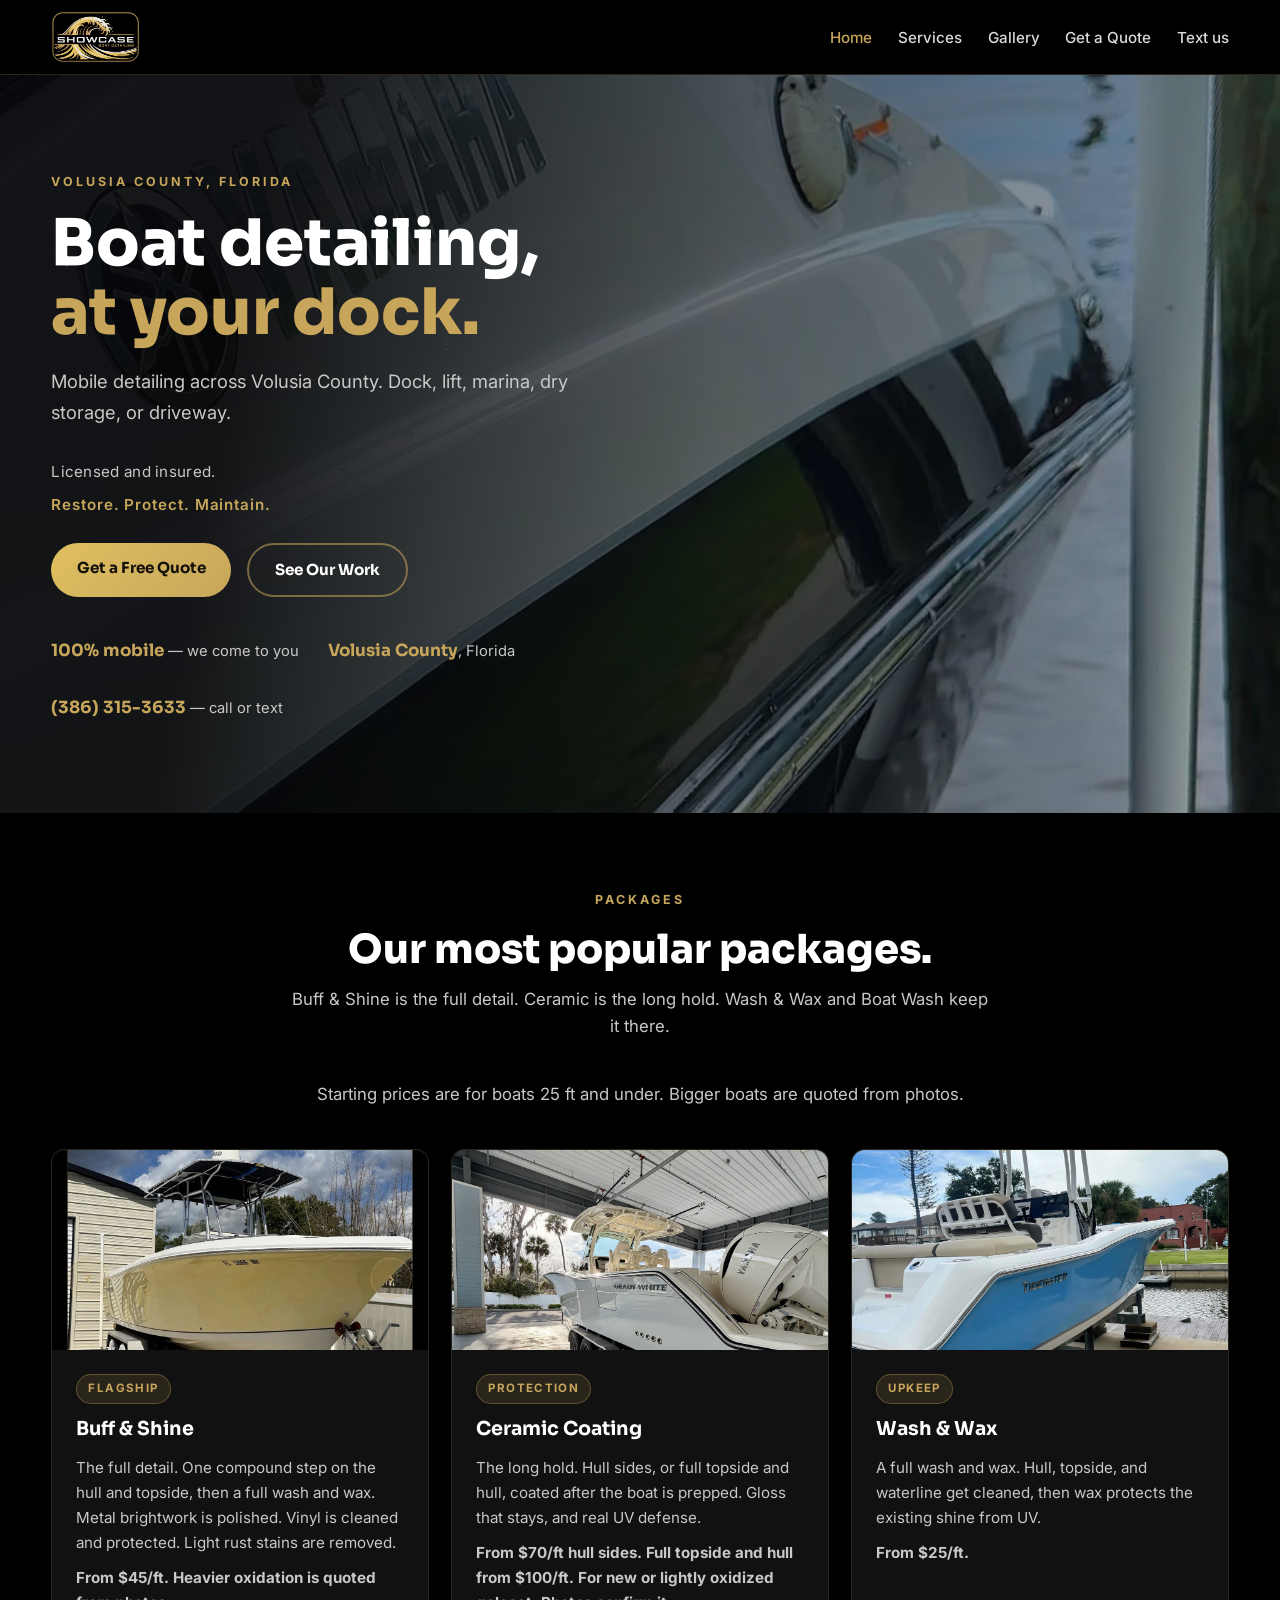
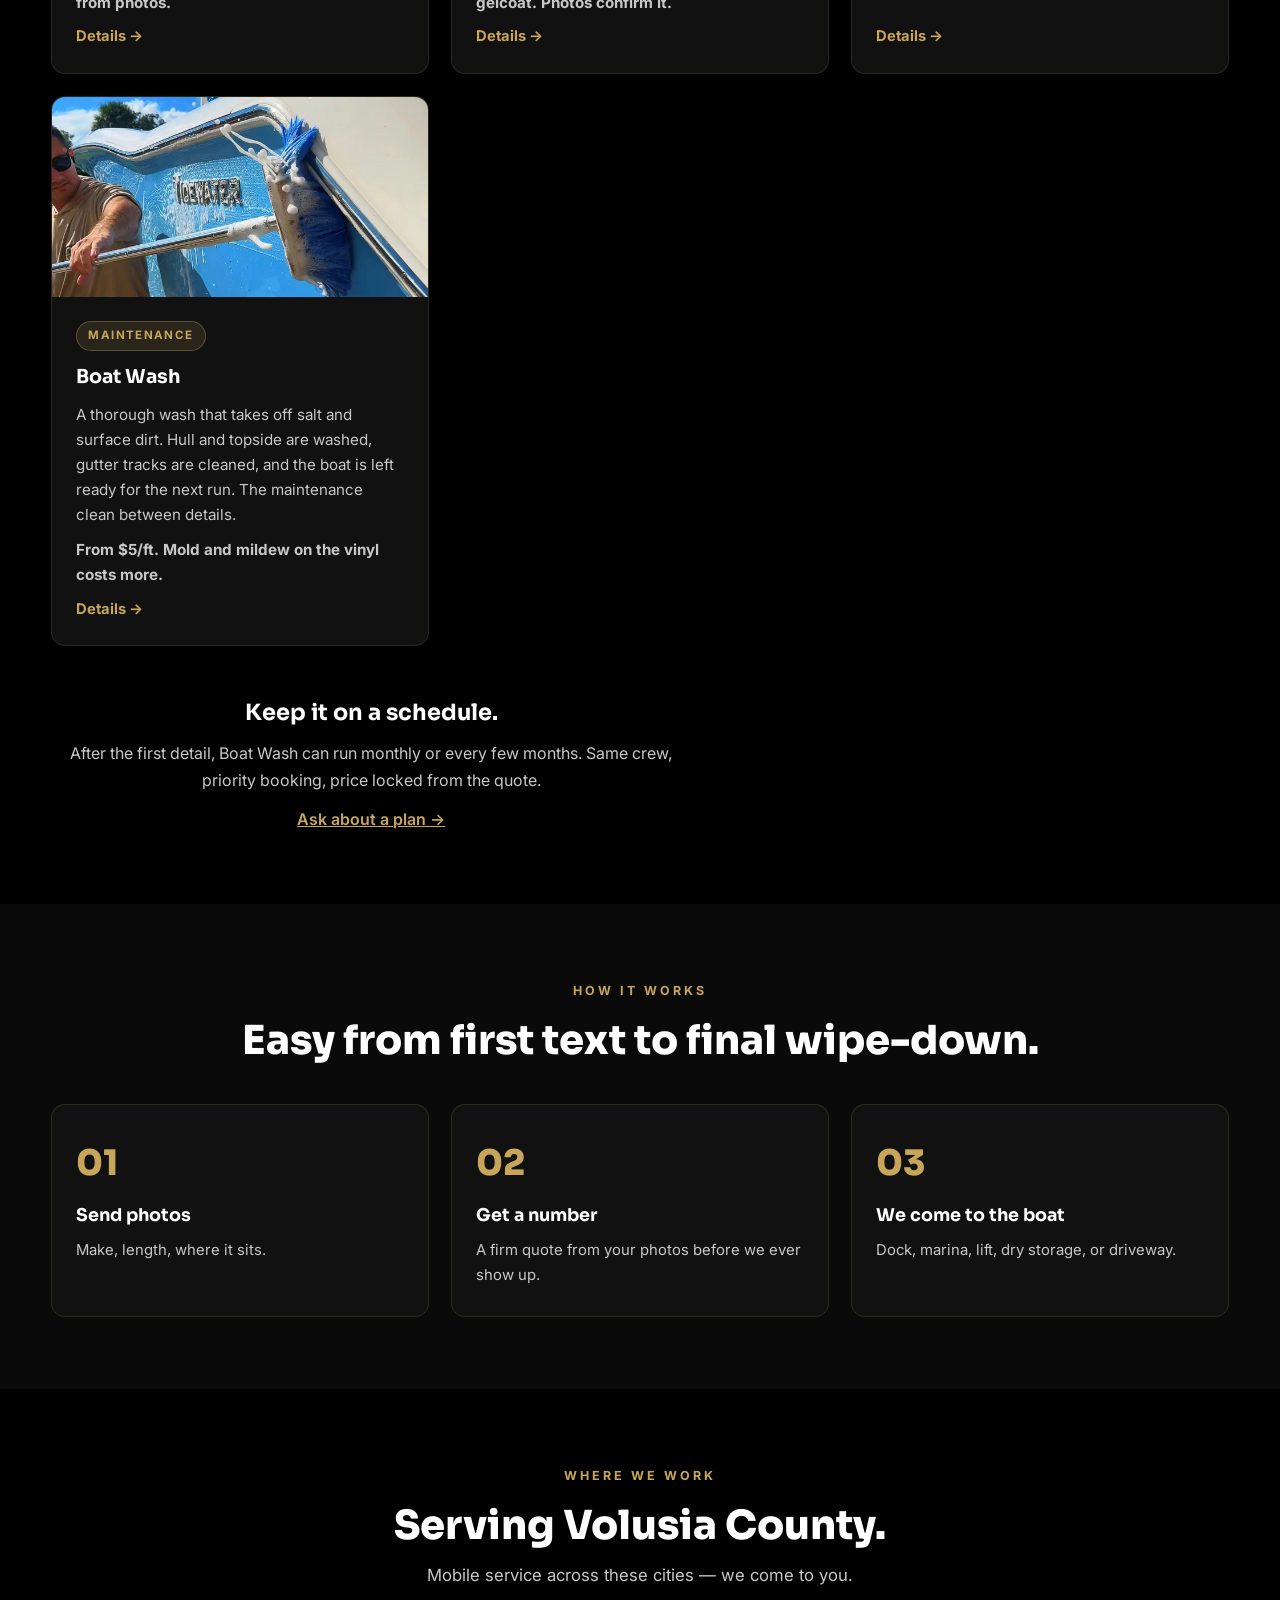
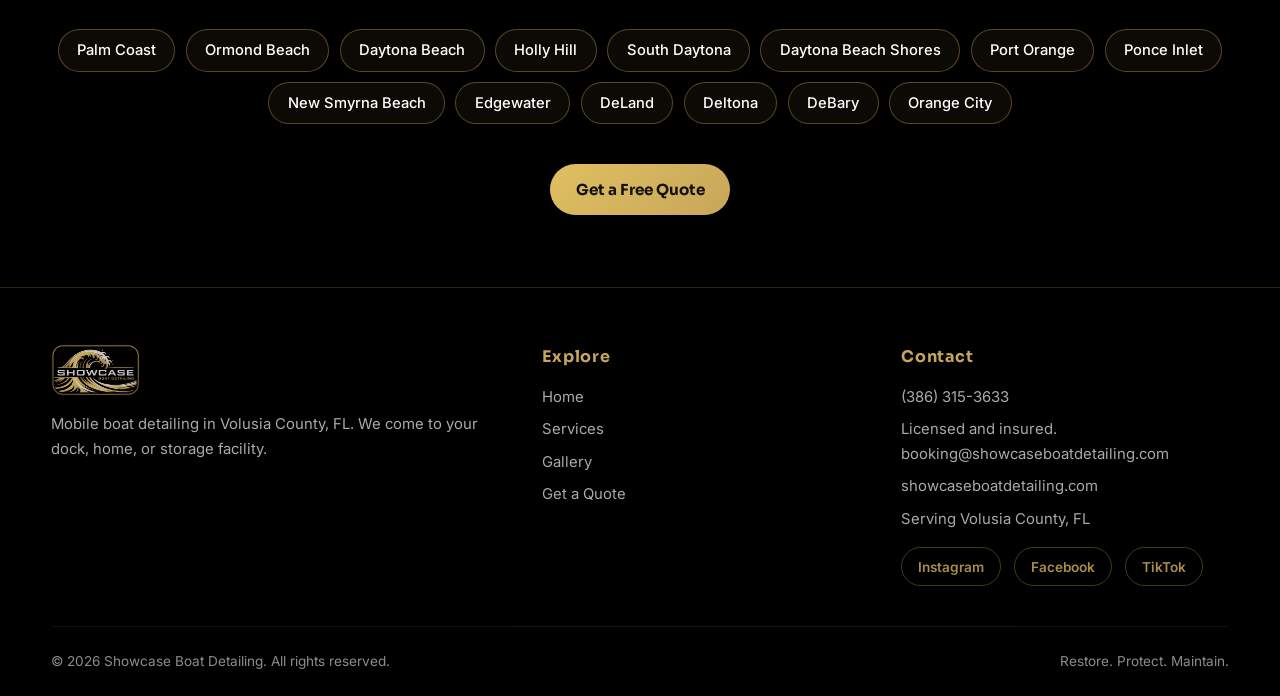
==== index.html @ fd2f7d82 "Consolidate pricing: one length line, Boat Wash $5/ft, ceramic gelcoat note" ====
<!DOCTYPE html>
<html lang="en">
<head>
  <meta charset="UTF-8">
  <meta name="viewport" content="width=device-width, initial-scale=1.0">
  <title>Showcase Boat Detailing | Mobile Boat Detailing in Volusia County</title>
  <meta name="description" content="Boat detailing in Volusia County: wash and wax, oxidation removal and full details. Serving Daytona Beach, Port Orange and New Smyrna Beach.">
  <link rel="preconnect" href="https://fonts.googleapis.com">
  <link rel="preconnect" href="https://fonts.gstatic.com" crossorigin>
  <link href="https://fonts.googleapis.com/css2?family=Inter:wght@400;500;600;700&family=Sora:wght@600;700;800&display=swap" rel="stylesheet">
  <link rel="stylesheet" href="styles.css">
  <link rel="canonical" href="https://showcaseboatdetailing.com/">
  <meta property="og:type" content="website">
  <meta property="og:title" content="Showcase Boat Detailing | Mobile Boat Detailing in Volusia County">
  <meta property="og:description" content="Boat detailing in Volusia County: wash and wax, oxidation removal and full details. Serving Daytona Beach, Port Orange and New Smyrna Beach.">
  <meta property="og:image" content="https://showcaseboatdetailing.com/assets/preview.jpg">
  <meta property="og:url" content="https://showcaseboatdetailing.com/">
  <meta name="twitter:card" content="summary_large_image">
  <meta name="twitter:title" content="Showcase Boat Detailing | Mobile Boat Detailing in Volusia County">
  <meta name="twitter:description" content="Boat detailing in Volusia County: wash and wax, oxidation removal and full details. Serving Daytona Beach, Port Orange and New Smyrna Beach.">
  <meta name="twitter:image" content="https://showcaseboatdetailing.com/assets/preview.jpg">
<script type="application/ld+json">
{
  "@context": "https://schema.org",
  "@type": "LocalBusiness",
  "name": "Showcase Boat Detailing",
  "url": "https://showcaseboatdetailing.com/",
  "telephone": "386-315-3633",
  "email": "booking@showcaseboatdetailing.com",
  "areaServed": "Volusia County",
  "makesOffer": [
    {"@type": "Offer", "itemOffered": {"@type": "Service", "name": "Buff & Shine"}},
    {"@type": "Offer", "itemOffered": {"@type": "Service", "name": "Wash & Wax"}},
    {"@type": "Offer", "itemOffered": {"@type": "Service", "name": "Boat Wash"}},
    {"@type": "Offer", "itemOffered": {"@type": "Service", "name": "Oxidation Removal"}},
    {"@type": "Offer", "itemOffered": {"@type": "Service", "name": "Interior Detail"}},
    {"@type": "Offer", "itemOffered": {"@type": "Service", "name": "Teak"}},
    {"@type": "Offer", "itemOffered": {"@type": "Service", "name": "Ceramic Coatings"}}
  ]
}
</script>
</head>
<body data-page="home">

<header class="site-header">
  <div class="wrap">
    <a class="brand" href="index.html">
      <img class="brand-logo" src="assets/logo.jpg" alt="Showcase Boat Detailing logo">
    </a>
    <button class="menu-toggle" aria-label="Menu">☰</button>
    <nav class="nav">
      <a data-nav="home" href="index.html">Home</a>
      <a data-nav="services" href="services.html">Services</a>
      <a data-nav="gallery" href="gallery.html">Gallery</a>
      <a data-nav="quote" href="quote.html">Get a Quote</a>
      <a href="tel:+13863153633">Text us</a>
    </nav>
  </div>
</header>

<section class="hero">
  <div class="hero-bg" role="img" aria-label="Yamaha boat bow after detailing, Showcase Boat Detailing, Volusia County" style="background-image: url('assets/hero-yamaha.jpg'); background-position: center 35%;"></div>
  <div class="wrap">
    <div class="hero-inner">
      <span class="kicker">Volusia County, Florida</span>
      <h1>Boat detailing,<br><span class="gold">at your dock.</span></h1>
      <p class="lead">Mobile detailing across Volusia County. Dock, lift, marina, dry storage, or driveway.</p>
      <p class="hero-trust">Licensed and insured.</p>
      <p class="hero-trust" style="margin-top: -1.1rem; color: var(--gold); font-weight: 600; letter-spacing: 0.06em;">Restore. Protect. Maintain.</p>
      <div class="hero-cta">
        <a class="btn" href="quote.html">Get a Free Quote</a>
        <a class="btn btn-ghost" href="gallery.html">See Our Work</a>
      </div>
      <div class="hero-badges">
        <div><strong>100% mobile</strong> — we come to you</div>
        <div><strong>Volusia County</strong>, Florida</div>
        <div><strong>(386) 315-3633</strong> — call or text</div>
      </div>
    </div>
  </div>
</section>

<section class="section">
  <div class="wrap">
    <div class="center">
      <span class="kicker">Packages</span>
      <h2>Our most popular packages.</h2>
      <p class="sub">Buff &amp; Shine is the full detail. Ceramic is the long hold. Wash &amp; Wax and Boat Wash keep it there.</p>
      <p class="sub muted" style="margin-top: 0.6rem;">Starting prices are for boats 25 ft and under. Bigger boats are quoted from photos.</p>
    </div>
    <div class="cards" style="margin-top: 2rem;">
      <article class="card">
        <div class="card-img" role="img" aria-label="Yellow Sailfish center console with glossy hull after a Buff and Shine detail" style="background-image: url('assets/buff-shine.jpg'); background-position: center 45%;"></div>
        <div class="card-body">
          <span class="tag">Flagship</span>
          <h3>Buff &amp; Shine</h3>
          <p>The full detail. One compound step on the hull and topside, then a full wash and wax. Metal brightwork is polished. Vinyl is cleaned and protected. Light rust stains are removed.</p>
          <p class="card-rate">From $45/ft. Heavier oxidation is quoted from photos.</p>
          <a class="card-link" href="services.html">Details →</a>
        </div>
      </article>
      <article class="card">
        <div class="card-img" role="img" aria-label="White Grady-White boat with Yamaha outboard after ceramic coating" style="background-image: url('assets/boat-14.jpg'); background-position: center 30%;"></div>
        <div class="card-body">
          <span class="tag">Protection</span>
          <h3>Ceramic Coating</h3>
          <p>The long hold. Hull sides, or full topside and hull, coated after the boat is prepped. Gloss that stays, and real UV defense.</p>
          <p class="card-rate">From $70/ft hull sides. Full topside and hull from $100/ft. For new or lightly oxidized gelcoat. Photos confirm it.</p>
          <a class="card-link" href="services.html#ceramic">Details →</a>
        </div>
      </article>
      <article class="card">
        <div class="card-img" role="img" aria-label="Blue Tidewater center console with glossy hull after a wash and wax" style="background-image: url('assets/boat-08.jpg'); background-position: center 45%;"></div>
        <div class="card-body">
          <span class="tag">Upkeep</span>
          <h3>Wash &amp; Wax</h3>
          <p>A full wash and wax. Hull, topside, and waterline get cleaned, then wax protects the existing shine from UV.</p>
          <p class="card-rate">From $25/ft.</p>
          <a class="card-link" href="services.html#wash-wax">Details →</a>
        </div>
      </article>
      <article class="card">
        <div class="card-img" role="img" aria-label="Detailer scrubbing a blue Tidewater hull with soap during a boat wash" style="background-image: url('assets/boat-wash-action.jpg'); background-position: center 35%;"></div>
        <div class="card-body">
          <span class="tag">Maintenance</span>
          <h3>Boat Wash</h3>
          <p>A thorough wash that takes off salt and surface dirt. Hull and topside are washed, gutter tracks are cleaned, and the boat is left ready for the next run. The maintenance clean between details.</p>
          <p class="card-rate">From $5/ft. Mold and mildew on the vinyl costs more.</p>
          <a class="card-link" href="services.html#boat-wash">Details →</a>
        </div>
      </article>
    </div>
    <div class="center" style="margin-top: 3rem; max-width: 640px;">
      <h3 style="font-family: var(--font-head); font-size: 1.4rem; margin-bottom: 0.6rem;">Keep it on a schedule.</h3>
      <p class="muted" style="margin-bottom: 0.8rem;">After the first detail, Boat Wash can run monthly or every few months. Same crew, priority booking, price locked from the quote.</p>
      <p style="margin-bottom: 0;"><a class="gold-link" href="quote.html">Ask about a plan →</a></p>
    </div>
  </div>
</section>





<section class="section section-dark">
  <div class="wrap">
    <div class="center">
      <span class="kicker">How it works</span>
      <h2>Easy from first text to final wipe-down.</h2>
    </div>
    <div class="steps" style="margin-top: 2.5rem;">
      <div class="step">
        <h3>Send photos</h3>
        <p>Make, length, where it sits.</p>
      </div>
      <div class="step">
        <h3>Get a number</h3>
        <p>A firm quote from your photos before we ever show up.</p>
      </div>
      <div class="step">
        <h3>We come to the boat</h3>
        <p>Dock, marina, lift, dry storage, or driveway.</p>
      </div>
    </div>
  </div>
</section>

<section class="section">
  <div class="wrap">
    <div class="center">
      <span class="kicker">Where we work</span>
      <h2>Serving Volusia County.</h2>
      <p class="sub">Mobile service across these cities — we come to you.</p>
    </div>
    <div class="pills">
      <span class="pill">Palm Coast</span>
      <span class="pill">Ormond Beach</span>
      <span class="pill">Daytona Beach</span>
      <span class="pill">Holly Hill</span>
      <span class="pill">South Daytona</span>
      <span class="pill">Daytona Beach Shores</span>
      <span class="pill">Port Orange</span>
      <span class="pill">Ponce Inlet</span>
      <span class="pill">New Smyrna Beach</span>
      <span class="pill">Edgewater</span>
      <span class="pill">DeLand</span>
      <span class="pill">Deltona</span>
      <span class="pill">DeBary</span>
      <span class="pill">Orange City</span>
    </div>
    <p class="center" style="margin-top: 2.5rem;"><a class="btn" href="quote.html">Get a Free Quote</a></p>
  </div>
</section>



<footer class="site-footer">
  <div class="wrap">
    <div class="footer-grid">
      <div>
        <a class="brand" href="index.html" style="margin-bottom: 1rem;">
          <img class="brand-logo" src="assets/logo.jpg" alt="Showcase Boat Detailing logo">
        </a>
        <p>Mobile boat detailing in Volusia County, FL. We come to your dock, home, or storage facility.</p>
      </div>
      <div>
        <h4>Explore</h4>
        <a href="index.html">Home</a>
        <a href="services.html">Services</a>
        <a href="gallery.html">Gallery</a>
        <a href="quote.html">Get a Quote</a>
      </div>
      <div>
        <h4>Contact</h4>
        <a href="tel:+13863153633">(386) 315-3633</a>
        <p>Licensed and insured.</p>
        <a href="mailto:booking@showcaseboatdetailing.com">booking@showcaseboatdetailing.com</a>
        <a href="https://showcaseboatdetailing.com">showcaseboatdetailing.com</a>
        <p>Serving Volusia County, FL</p>
        <div class="social-row">
          <a href="https://instagram.com/showcaseboatdetailing" target="_blank" rel="noopener">Instagram</a>
          <a href="https://facebook.com/showcasedetailing" target="_blank" rel="noopener">Facebook</a>
          <a href="https://www.tiktok.com/@showcaseboatdetailing" target="_blank" rel="noopener">TikTok</a>
        </div>
      </div>
    </div>
    <div class="footer-bottom">
      <span>© <span id="year">2026</span> Showcase Boat Detailing. All rights reserved.</span>
      <span>Restore. Protect. Maintain.</span>
    </div>
  </div>
</footer>

<script src="script.js"></script>

</body>
</html>
---- styles.css ----
/* Showcase Boat Detailing — black & gold premium theme */
:root {
  --black: #000000;
  --black-2: #0a0a0a;
  --black-3: #111111;
  --gold: #C7A65B;
  --gold-bright: #E0C060;
  --gold-dark: #A8883C;
  --cream: #ffffff;
  --ink: #ffffff;
  --muted: #C8C8C8;
  --muted-light: #a8a8a8;
  --line: rgba(199, 166, 91, 0.22);
  --radius: 14px;
  --shadow: 0 18px 45px rgba(0, 0, 0, 0.55);
  --font-head: "Sora", "Segoe UI", system-ui, sans-serif;
  --font-body: "Inter", "Segoe UI", system-ui, sans-serif;
}

* { box-sizing: border-box; margin: 0; padding: 0; }
html { scroll-behavior: smooth; }
body {
  font-family: var(--font-body);
  color: var(--ink);
  background: var(--black);
  line-height: 1.65;
  -webkit-font-smoothing: antialiased;
}
img { max-width: 100%; display: block; }
a { color: inherit; }

.wrap { width: min(1180px, 92%); margin: 0 auto; }

/* ---------- Header ---------- */
.site-header {
  position: sticky; top: 0; z-index: 50;
  background: rgba(0, 0, 0, 0.94);
  backdrop-filter: blur(10px);
  color: var(--cream);
  border-bottom: 1px solid var(--line);
}
.site-header .wrap {
  display: flex; align-items: center; justify-content: space-between;
  padding: 0.7rem 0;
}
.brand { display: flex; align-items: center; gap: 0.7rem; text-decoration: none; }
.brand-logo { height: 52px; width: auto; border-radius: 10px; }
.brand-name { font-family: var(--font-head); font-weight: 700; font-size: 1.05rem; line-height: 1.2; color: var(--cream); }
.brand-name small { display: block; font-family: var(--font-body); font-weight: 500; font-size: 0.72rem; letter-spacing: 0.18em; text-transform: uppercase; color: var(--gold); }
.nav { display: flex; align-items: center; gap: 1.6rem; }
.nav a { text-decoration: none; font-weight: 500; font-size: 0.95rem; opacity: 0.85; }
.nav a:hover, .nav a.active { opacity: 1; color: var(--gold); }
.btn {
  display: inline-block; text-decoration: none; cursor: pointer; border: none;
  font-family: var(--font-head); font-weight: 700; font-size: 0.95rem;
  padding: 0.8rem 1.6rem; border-radius: 999px;
  background: linear-gradient(135deg, var(--gold-bright), var(--gold));
  color: #14100a;
  transition: transform 0.15s ease, box-shadow 0.15s ease, filter 0.15s ease;
}
.btn:hover { filter: brightness(1.08); transform: translateY(-2px); box-shadow: 0 12px 30px rgba(199, 166, 91, 0.35); }
.btn-ghost {
  background: transparent; color: var(--cream);
  border: 2px solid rgba(199, 166, 91, 0.55);
}
.btn-ghost:hover { border-color: var(--gold-bright); color: var(--gold-bright); background: transparent; box-shadow: none; filter: none; }
.nav .btn { padding: 0.6rem 1.25rem; }
.menu-toggle { display: none; background: none; border: none; color: var(--gold); font-size: 1.6rem; cursor: pointer; }

/* ---------- Hero ---------- */
.hero {
  position: relative; color: #fff; overflow: hidden;
  background: var(--black);
  min-height: 82vh; display: flex; align-items: center;
}
.hero-bg {
  position: absolute; inset: 0;
  background-size: cover; background-position: center;
}
.hero::after {
  content: ""; position: absolute; inset: 0;
  background: linear-gradient(100deg, rgba(5, 5, 7, 0.92) 20%, rgba(5, 5, 7, 0.55) 55%, rgba(5, 5, 7, 0.25) 100%);
}
.hero-inner { position: relative; z-index: 2; padding: 5rem 0; max-width: 660px; }
.kicker {
  display: inline-block; font-size: 0.78rem; font-weight: 700;
  letter-spacing: 0.24em; text-transform: uppercase; color: var(--gold);
  margin-bottom: 1rem;
}
.hero h1 {
  font-family: var(--font-head); font-weight: 800;
  font-size: clamp(2.4rem, 5.5vw, 4rem); line-height: 1.08;
  margin-bottom: 1.2rem; color: #fff;
}
.hero h1 .gold { color: var(--gold); }
.hero p.lead { font-size: 1.15rem; color: #C8C8C8; margin-bottom: 2rem; max-width: 34rem; }
.hero-trust { color: var(--muted); font-size: 0.95rem; margin: 0 0 1.6rem; letter-spacing: 0.02em; }
.hero-cta { display: flex; gap: 1rem; flex-wrap: wrap; }
.hero-badges { display: flex; gap: 1.8rem; margin-top: 2.5rem; flex-wrap: wrap; }
.hero-badges div { font-size: 0.92rem; color: var(--muted); }
.hero-badges strong { font-family: var(--font-head); font-size: 1.05rem; color: var(--gold); white-space: nowrap; }

/* ---------- Sections ---------- */
.section { padding: 4.5rem 0; background: var(--black); }
.section-dark { background: var(--black-2); }
.section h1, .section h2 {
  font-family: var(--font-head); font-weight: 800;
  font-size: clamp(1.7rem, 3.4vw, 2.5rem); line-height: 1.15;
  margin-bottom: 0.8rem; color: #fff;
}
.section .sub { color: var(--muted); max-width: 44rem; margin-bottom: 2.5rem; font-size: 1.05rem; }
.center { text-align: center; }
.center .sub { margin-left: auto; margin-right: auto; }
.muted { color: var(--muted); }

/* ---------- Service cards ---------- */
.cards { display: grid; grid-template-columns: repeat(auto-fit, minmax(300px, 1fr)); gap: 1.4rem; }
.card {
  background: var(--black-3); border-radius: var(--radius); overflow: hidden;
  border: 1px solid rgba(199, 166, 91, 0.14);
  transition: transform 0.18s ease, box-shadow 0.18s ease, border-color 0.18s ease;
  display: flex; flex-direction: column;
}
.card:hover { transform: translateY(-6px); box-shadow: var(--shadow); border-color: rgba(199, 166, 91, 0.45); }
.card-img { height: 200px; background-size: cover; background-position: center; background-color: #000; }
.photo-credit { display: block; font-size: 0.75rem; color: var(--muted); opacity: 0.8; padding: 0.4rem 1.5rem 0; }
.card-body { padding: 1.5rem; display: flex; flex-direction: column; gap: 0.6rem; flex: 1; }
.card-body h3 { font-family: var(--font-head); font-size: 1.2rem; color: #fff; }
.card-body p { color: var(--muted); font-size: 0.95rem; flex: 1; }
.card-link { font-weight: 700; color: var(--gold); text-decoration: none; font-size: 0.92rem; }
.card-link:hover { color: var(--gold-bright); }
.tag {
  display: inline-block; align-self: flex-start;
  font-size: 0.72rem; font-weight: 700; letter-spacing: 0.12em; text-transform: uppercase;
  background: rgba(199, 166, 91, 0.14); color: var(--gold);
  border: 1px solid rgba(199, 166, 91, 0.35);
  padding: 0.28rem 0.7rem; border-radius: 999px;
}

/* ---------- Gallery ---------- */
.filters { display: flex; gap: 0.7rem; flex-wrap: wrap; margin-bottom: 2rem; }
.filter-btn {
  border: 2px solid rgba(199, 166, 91, 0.4); background: transparent; color: var(--gold);
  font-family: var(--font-head); font-weight: 600; font-size: 0.88rem;
  padding: 0.5rem 1.15rem; border-radius: 999px; cursor: pointer;
  transition: all 0.15s ease;
}
.filter-btn:hover { border-color: var(--gold-bright); color: var(--gold-bright); }
.filter-btn.active { background: linear-gradient(135deg, var(--gold-bright), var(--gold)); border-color: var(--gold); color: #14100a; }
.gallery-grid {
  display: grid; grid-template-columns: repeat(auto-fill, minmax(300px, 1fr));
  gap: 1.2rem;
}
.g-item {
  position: relative; border-radius: var(--radius); overflow: hidden;
  aspect-ratio: 4 / 3; background: #000; cursor: pointer;
  border: 1px solid rgba(199, 166, 91, 0.12);
}
.g-item img { width: 100%; height: 100%; object-fit: cover; transition: transform 0.35s ease; }
.g-item:hover img { transform: scale(1.05); }
.g-cap {
  position: absolute; inset: auto 0 0 0; padding: 2.2rem 1.1rem 1rem;
  background: linear-gradient(transparent, rgba(0, 0, 0, 0.9));
  color: #fff; opacity: 0; transition: opacity 0.25s ease;
}
.g-item:hover .g-cap, .g-item:focus-within .g-cap { opacity: 1; }
.g-cap strong { font-family: var(--font-head); display: block; font-size: 1rem; }
.g-cap span { font-size: 0.82rem; color: var(--gold); font-weight: 600; letter-spacing: 0.06em; text-transform: uppercase; }

/* Lightbox */
.lightbox {
  position: fixed; inset: 0; z-index: 100; display: none;
  background: rgba(0, 0, 0, 0.95); align-items: center; justify-content: center;
  padding: 2rem;
}
.lightbox.open { display: flex; }
.lightbox img { max-width: min(1000px, 92vw); max-height: 82vh; border-radius: 10px; border: 1px solid var(--line); }
.lb-close, .lb-prev, .lb-next {
  position: absolute; background: rgba(199, 166, 91, 0.15); border: 1px solid rgba(199, 166, 91, 0.4); color: var(--gold);
  width: 48px; height: 48px; border-radius: 50%; font-size: 1.4rem; cursor: pointer;
}
.lb-close { top: 1.2rem; right: 1.2rem; }
.lb-prev { left: 1.2rem; top: 50%; transform: translateY(-50%); }
.lb-next { right: 1.2rem; top: 50%; transform: translateY(-50%); }
.lb-close:hover, .lb-prev:hover, .lb-next:hover { background: var(--gold); color: #14100a; }
.lb-count { position: absolute; bottom: 1.2rem; color: var(--muted); font-size: 0.9rem; }

/* ---------- Steps ---------- */
.steps { display: grid; grid-template-columns: repeat(auto-fit, minmax(220px, 1fr)); gap: 1.4rem; counter-reset: step; }
.step {
  background: var(--black-3); border: 1px solid rgba(199, 166, 91, 0.16);
  border-radius: var(--radius); padding: 1.8rem 1.5rem; position: relative;
}
.step::before {
  counter-increment: step; content: "0" counter(step);
  font-family: var(--font-head); font-weight: 800; font-size: 2.2rem; color: var(--gold);
  display: block; margin-bottom: 0.6rem;
}
.step h3 { font-family: var(--font-head); margin-bottom: 0.5rem; font-size: 1.1rem; color: #fff; }
.step p { color: var(--muted); font-size: 0.93rem; }

/* ---------- CTA banner ---------- */
.cta-banner {
  background: linear-gradient(120deg, #141310, #1e1a12);
  border: 1px solid rgba(199, 166, 91, 0.35);
  border-radius: 22px; padding: 3.5rem 3rem; color: #fff;
  display: flex; align-items: center; justify-content: space-between; gap: 2rem; flex-wrap: wrap;
  position: relative; overflow: hidden;
}
.cta-banner::before {
  content: ""; position: absolute; right: -80px; top: -80px; width: 320px; height: 320px;
  background: radial-gradient(circle, rgba(199, 166, 91, 0.28), transparent 70%);
}
.cta-banner h2 { font-size: clamp(1.6rem, 3vw, 2.3rem); margin-bottom: 0.5rem; color: #fff; }
.cta-banner p { color: var(--muted); max-width: 36rem; }
.cta-actions { display: flex; gap: 1rem; flex-wrap: wrap; position: relative; z-index: 1; }

/* ---------- Forms ---------- */
.form-grid { display: grid; grid-template-columns: 1fr 1fr; gap: 1.2rem; }
.field { display: flex; flex-direction: column; gap: 0.4rem; }
.field.full { grid-column: 1 / -1; }
.field label { font-weight: 600; font-size: 0.9rem; color: var(--cream); }
.field input, .field select, .field textarea {
  font: inherit; padding: 0.8rem 1rem; border-radius: 10px;
  border: 2px solid #2b2b30; background: var(--black-3); color: var(--ink);
}
.field input:focus, .field select:focus, .field textarea:focus {
  outline: none; border-color: var(--gold);
  box-shadow: 0 0 0 3px rgba(199, 166, 91, 0.18);
}
.field textarea { min-height: 130px; resize: vertical; }
.form-note { font-size: 0.88rem; color: var(--muted); margin-top: 1rem; }
.form-note a { color: var(--gold); }

/* ---------- Footer ---------- */
.site-footer { background: #000000; color: var(--muted); padding: 3.5rem 0 1.5rem; border-top: 1px solid var(--line); }
.footer-grid { display: grid; grid-template-columns: 1.4fr 1fr 1fr; gap: 2rem; margin-bottom: 2.5rem; }
.footer-grid h4 { font-family: var(--font-head); color: var(--gold); margin-bottom: 0.9rem; font-size: 1rem; letter-spacing: 0.04em; }
.footer-grid a { display: block; text-decoration: none; margin-bottom: 0.5rem; font-size: 0.93rem; opacity: 0.85; }
.footer-grid a:hover { color: var(--gold); opacity: 1; }
.footer-grid p { font-size: 0.93rem; opacity: 0.85; }
.footer-bottom { border-top: 1px solid rgba(199, 166, 91, 0.15); padding-top: 1.4rem; display: flex; justify-content: space-between; gap: 1rem; flex-wrap: wrap; font-size: 0.85rem; opacity: 0.7; }

/* ---------- Misc ---------- */
.split { display: grid; grid-template-columns: 1fr 1fr; gap: 3rem; align-items: center; }
.split img { border-radius: 18px; box-shadow: var(--shadow); border: 1px solid rgba(199, 166, 91, 0.2); }
.check-list { list-style: none; margin-top: 1.2rem; }
.check-list li { padding: 0.55rem 0 0.55rem 2rem; position: relative; font-size: 0.98rem; color: var(--ink); }
.check-list li::before {
  content: "✓"; position: absolute; left: 0; top: 0.55rem;
  width: 1.4rem; height: 1.4rem; border-radius: 50%;
  background: var(--gold); color: #14100a; font-size: 0.8rem; font-weight: 800;
  display: grid; place-items: center;
}
.strip { display: grid; grid-template-columns: repeat(3, 1fr); gap: 1rem; }
.strip .g-item { aspect-ratio: 4 / 3; }
.strip a { display: block; }
.social-row { display: flex; gap: 0.8rem; margin-top: 1rem; }
.social-row a {
  display: inline-block; text-decoration: none; font-size: 0.85rem; font-weight: 600;
  border: 1px solid rgba(199, 166, 91, 0.4); color: var(--gold);
  padding: 0.45rem 1rem; border-radius: 999px; margin-bottom: 0;
}
.social-row a:hover { background: var(--gold); color: #14100a; }

@media (max-width: 860px) {
  .nav { display: none; position: absolute; top: 100%; left: 0; right: 0; background: #000000; flex-direction: column; padding: 1.2rem; gap: 1rem; align-items: flex-start; border-bottom: 1px solid var(--line); }
  .nav.open { display: flex; }
  .menu-toggle { display: block; }
  .split, .form-grid, .footer-grid { grid-template-columns: 1fr; }
  .strip { grid-template-columns: repeat(2, 1fr); }
  .cta-banner { padding: 2.2rem 1.6rem; }
  .hero { min-height: 70vh; }
  .brand-logo { height: 44px; }
}

/* ---------- Flagship feature ---------- */
.flagship {
  display: grid; grid-template-columns: 1.1fr 1fr; gap: 3rem; align-items: center;
  background: #111111; border: 1px solid rgba(199, 166, 91, 0.3);
  border-radius: 22px; overflow: hidden; margin-bottom: 3rem;
}
.flagship-img { min-height: 380px; height: 100%; background-size: cover; background-color: #000; }
.flagship-body { padding: 3rem 3rem 3rem 0; }
.flagship-body .rate-line { font-family: var(--font-head); font-weight: 700; color: var(--gold); font-size: 1.05rem; margin: 1rem 0 1.4rem; }
@media (max-width: 860px) {
  .flagship { grid-template-columns: 1fr; }
  .flagship-img { min-height: 240px; }
  .flagship-body { padding: 0 1.6rem 2.2rem; }
}

/* ---------- Rates ---------- */
.rates { max-width: 760px; margin: 0 auto; }
.rate-row {
  display: flex; justify-content: space-between; align-items: baseline; gap: 1.5rem;
  padding: 1.1rem 0; border-bottom: 1px solid rgba(199, 166, 91, 0.18);
}
.rate-row:last-of-type { border-bottom: none; }
.rate-row .r-name { font-weight: 700; color: #fff; font-size: 1.05rem; }
.rate-row .r-name small { display: block; font-weight: 400; color: var(--muted); font-size: 0.88rem; margin-top: 0.2rem; }
.rate-row .r-price { font-family: var(--font-head); font-weight: 800; color: var(--gold); white-space: nowrap; font-size: 1.15rem; }
.rates-note { text-align: center; color: var(--muted); margin-top: 1.6rem; font-size: 1rem; }
.rates-note strong { color: var(--gold); }

/* ---------- Service area pills ---------- */
.pills { display: flex; flex-wrap: wrap; gap: 0.65rem; justify-content: center; margin-top: 2rem; }
.pill {
  border: 1px solid rgba(199, 166, 91, 0.4); color: #fff;
  padding: 0.5rem 1.15rem; border-radius: 999px; font-size: 0.92rem; font-weight: 500;
  background: rgba(199, 166, 91, 0.06);
}

/* ---------- Sample label ---------- */
.sample-note {
  display: inline-block; font-size: 0.75rem; font-weight: 600; letter-spacing: 0.04em;
  color: var(--muted); margin-top: 0.4rem;
}

/* ---------- Card rate line ---------- */
.card-rate { font-weight: 700; color: var(--gold); font-size: 0.95rem; }

/* ---------- Before & After ---------- */
.ba-pair { margin-top: 2.5rem; }
.ba-imgs { display: grid; grid-template-columns: 1fr 1fr; gap: 1.2rem; }
.ba-fig {
  position: relative; border-radius: var(--radius); overflow: hidden;
  aspect-ratio: 4 / 3; background: #000;
  border: 1px solid rgba(199, 166, 91, 0.2);
}
.ba-fig img { width: 100%; height: 100%; object-fit: cover; }
.ba-tag {
  position: absolute; left: 1rem; bottom: 1rem;
  font-family: var(--font-head); font-weight: 800; font-size: 1rem; letter-spacing: 0.08em;
  background: #000; color: var(--gold-bright);
  border: 2px solid rgba(199, 166, 91, 0.7);
  padding: 0.35rem 1rem; border-radius: 8px;
}
.ba-fig.ba-wide { aspect-ratio: 16 / 10; }
.gold-link { color: var(--gold); font-weight: 600; }
.gold-link:hover { color: var(--gold-bright); }
.ig-link { display: inline-flex; align-items: center; gap: 0.5rem; }
.ig-link svg { flex: none; }
.ba-tag.ba-tag-right { left: auto; right: 1rem; }
.ba-caption { text-align: center; color: var(--muted); margin-top: 1rem; font-size: 1rem; }
.ba-caption strong { color: #fff; }
@media (max-width: 640px) {
  .ba-imgs { grid-template-columns: 1fr; }
}
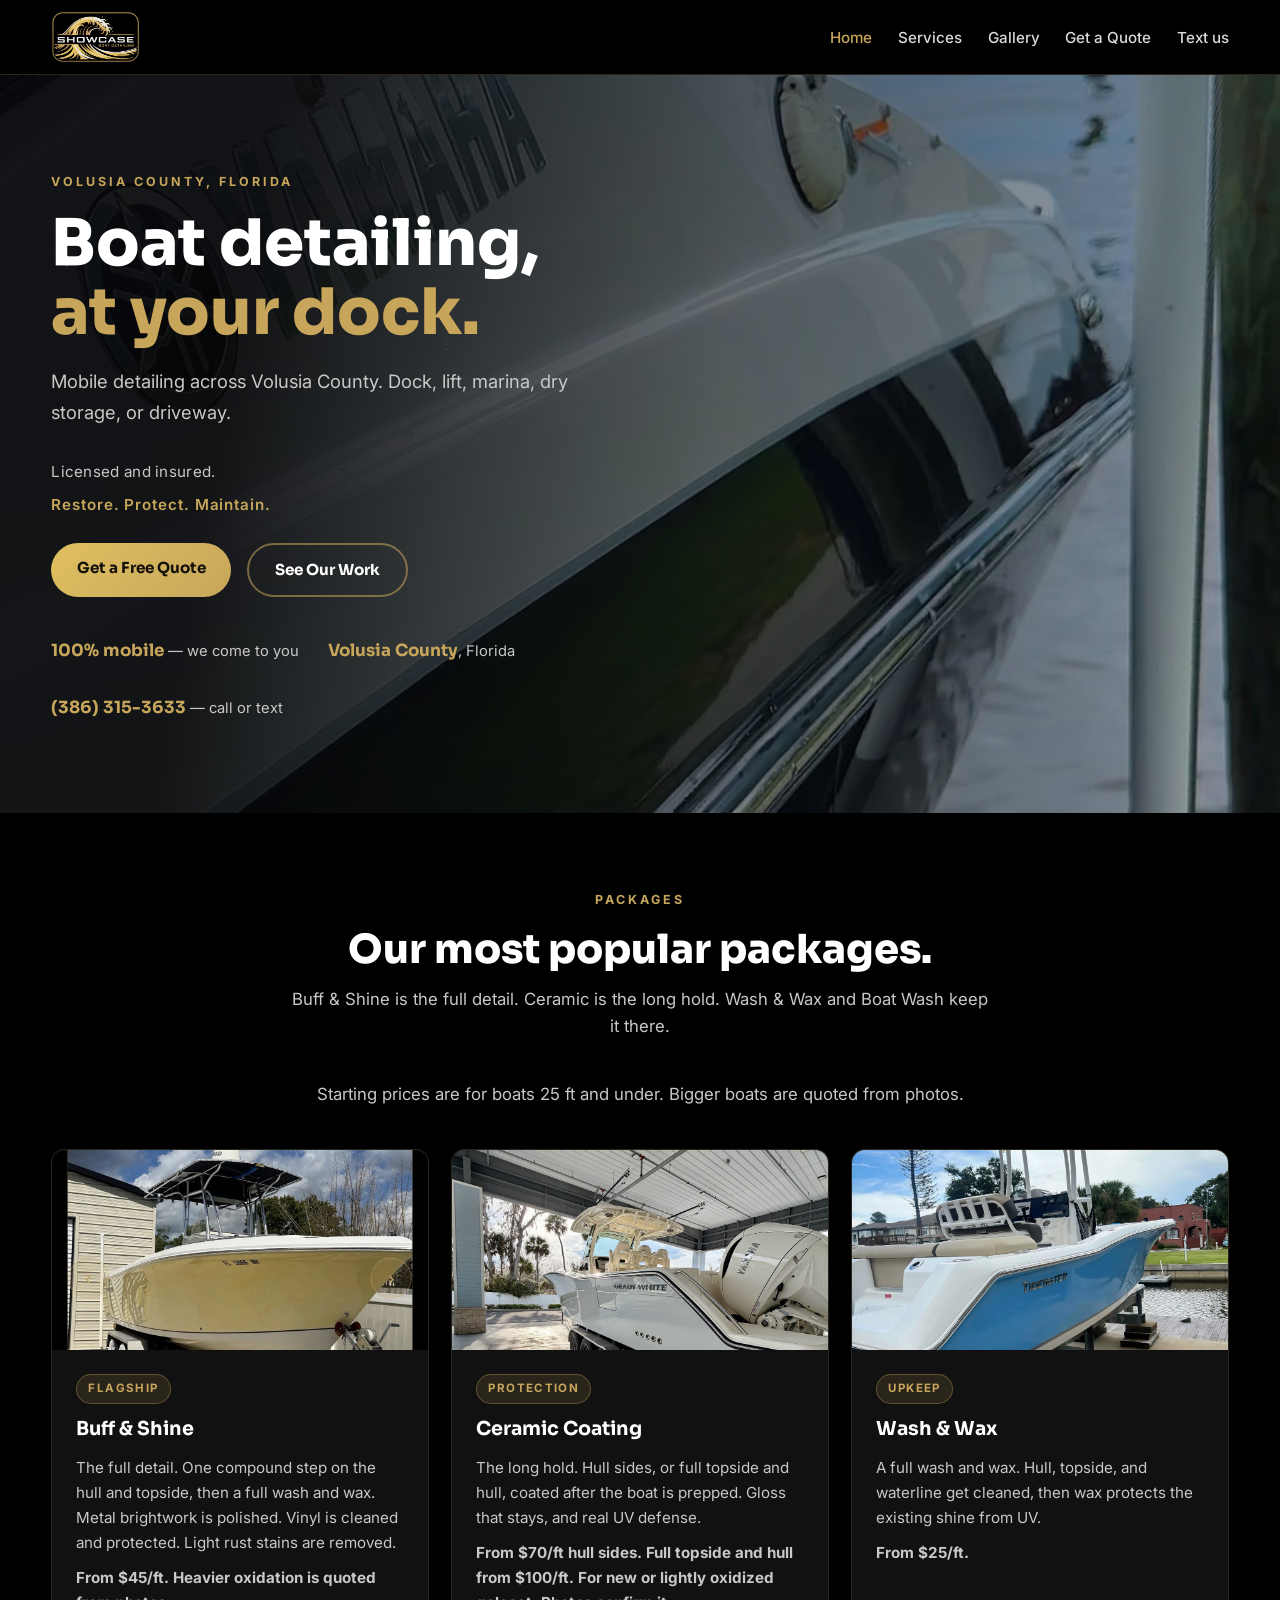
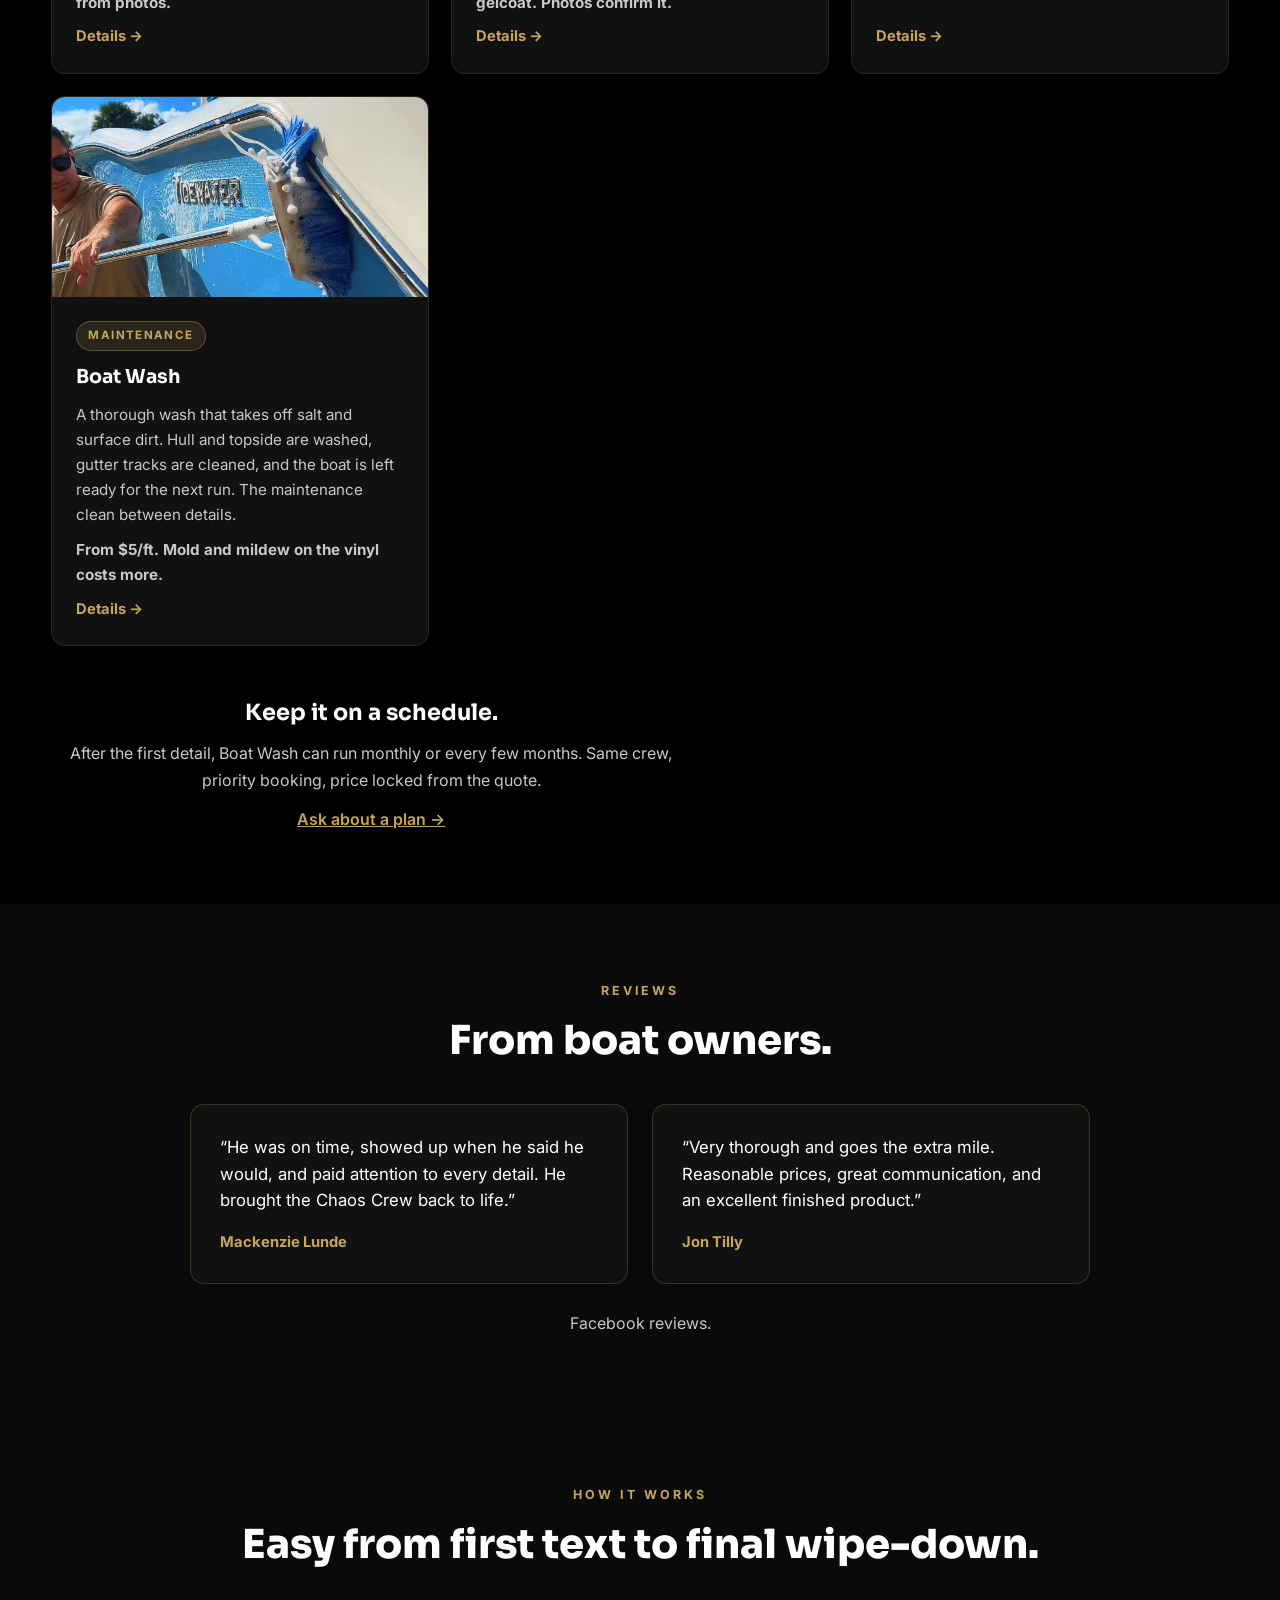
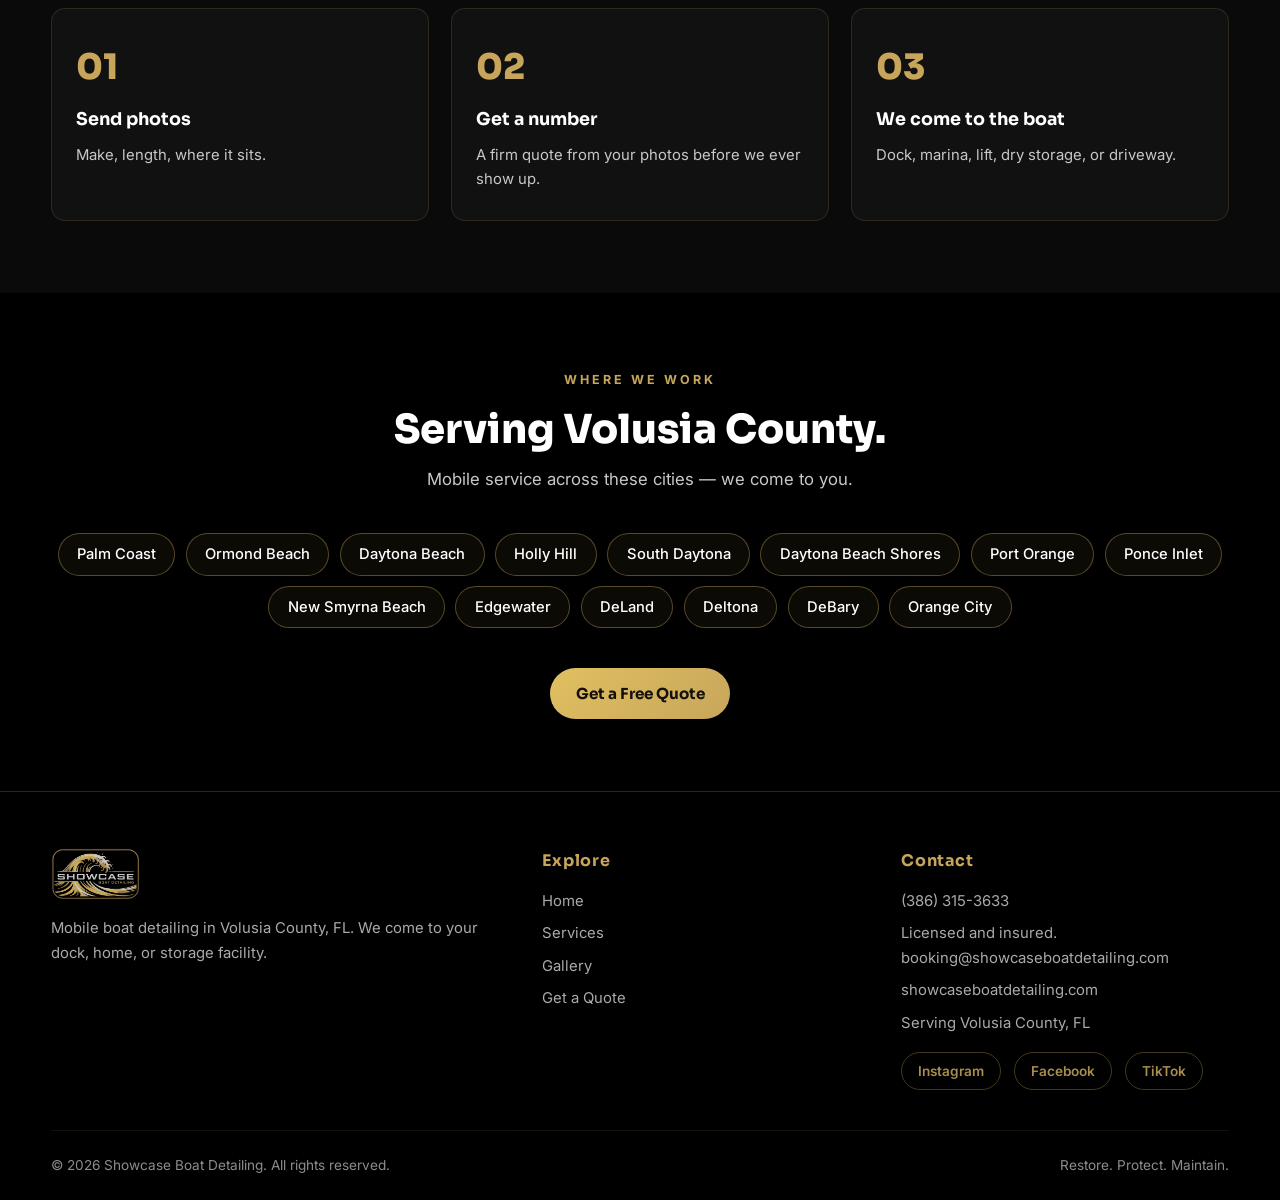
==== commit 94444d80: "Homepage: add reviews section under maintenance plan" ====
--- a/index.html
+++ b/index.html
@@ -138,6 +138,26 @@
   </div>
 </section>
 
+<section class="section section-dark">
+  <div class="wrap">
+    <div class="center">
+      <span class="kicker">Reviews</span>
+      <h2>From boat owners.</h2>
+    </div>
+    <div class="reviews">
+      <figure class="review">
+        <blockquote>&ldquo;He was on time, showed up when he said he would, and paid attention to every detail. He brought the Chaos Crew back to life.&rdquo;</blockquote>
+        <figcaption>Mackenzie Lunde</figcaption>
+      </figure>
+      <figure class="review">
+        <blockquote>&ldquo;Very thorough and goes the extra mile. Reasonable prices, great communication, and an excellent finished product.&rdquo;</blockquote>
+        <figcaption>Jon Tilly</figcaption>
+      </figure>
+    </div>
+    <p class="center muted" style="margin-top: 1.6rem; margin-bottom: 0;">Facebook reviews.</p>
+  </div>
+</section>
+
 
 
 
--- a/styles.css
+++ b/styles.css
@@ -123,6 +123,11 @@
 }
 .card:hover { transform: translateY(-6px); box-shadow: var(--shadow); border-color: rgba(199, 166, 91, 0.45); }
 .card-img { height: 200px; background-size: cover; background-position: center; background-color: #000; }
+.reviews { display: grid; grid-template-columns: repeat(2, 1fr); gap: 1.5rem; max-width: 900px; margin: 2.5rem auto 0; }
+.review { background: var(--black-3); border: 1px solid var(--line); border-radius: var(--radius); padding: 1.8rem; margin: 0; }
+.review blockquote { margin: 0 0 1rem; font-size: 1.05rem; line-height: 1.6; color: #fff; }
+.review figcaption { color: var(--gold); font-weight: 700; font-size: 0.92rem; }
+@media (max-width: 700px) { .reviews { grid-template-columns: 1fr; } }
 .photo-credit { display: block; font-size: 0.75rem; color: var(--muted); opacity: 0.8; padding: 0.4rem 1.5rem 0; }
 .card-body { padding: 1.5rem; display: flex; flex-direction: column; gap: 0.6rem; flex: 1; }
 .card-body h3 { font-family: var(--font-head); font-size: 1.2rem; color: #fff; }
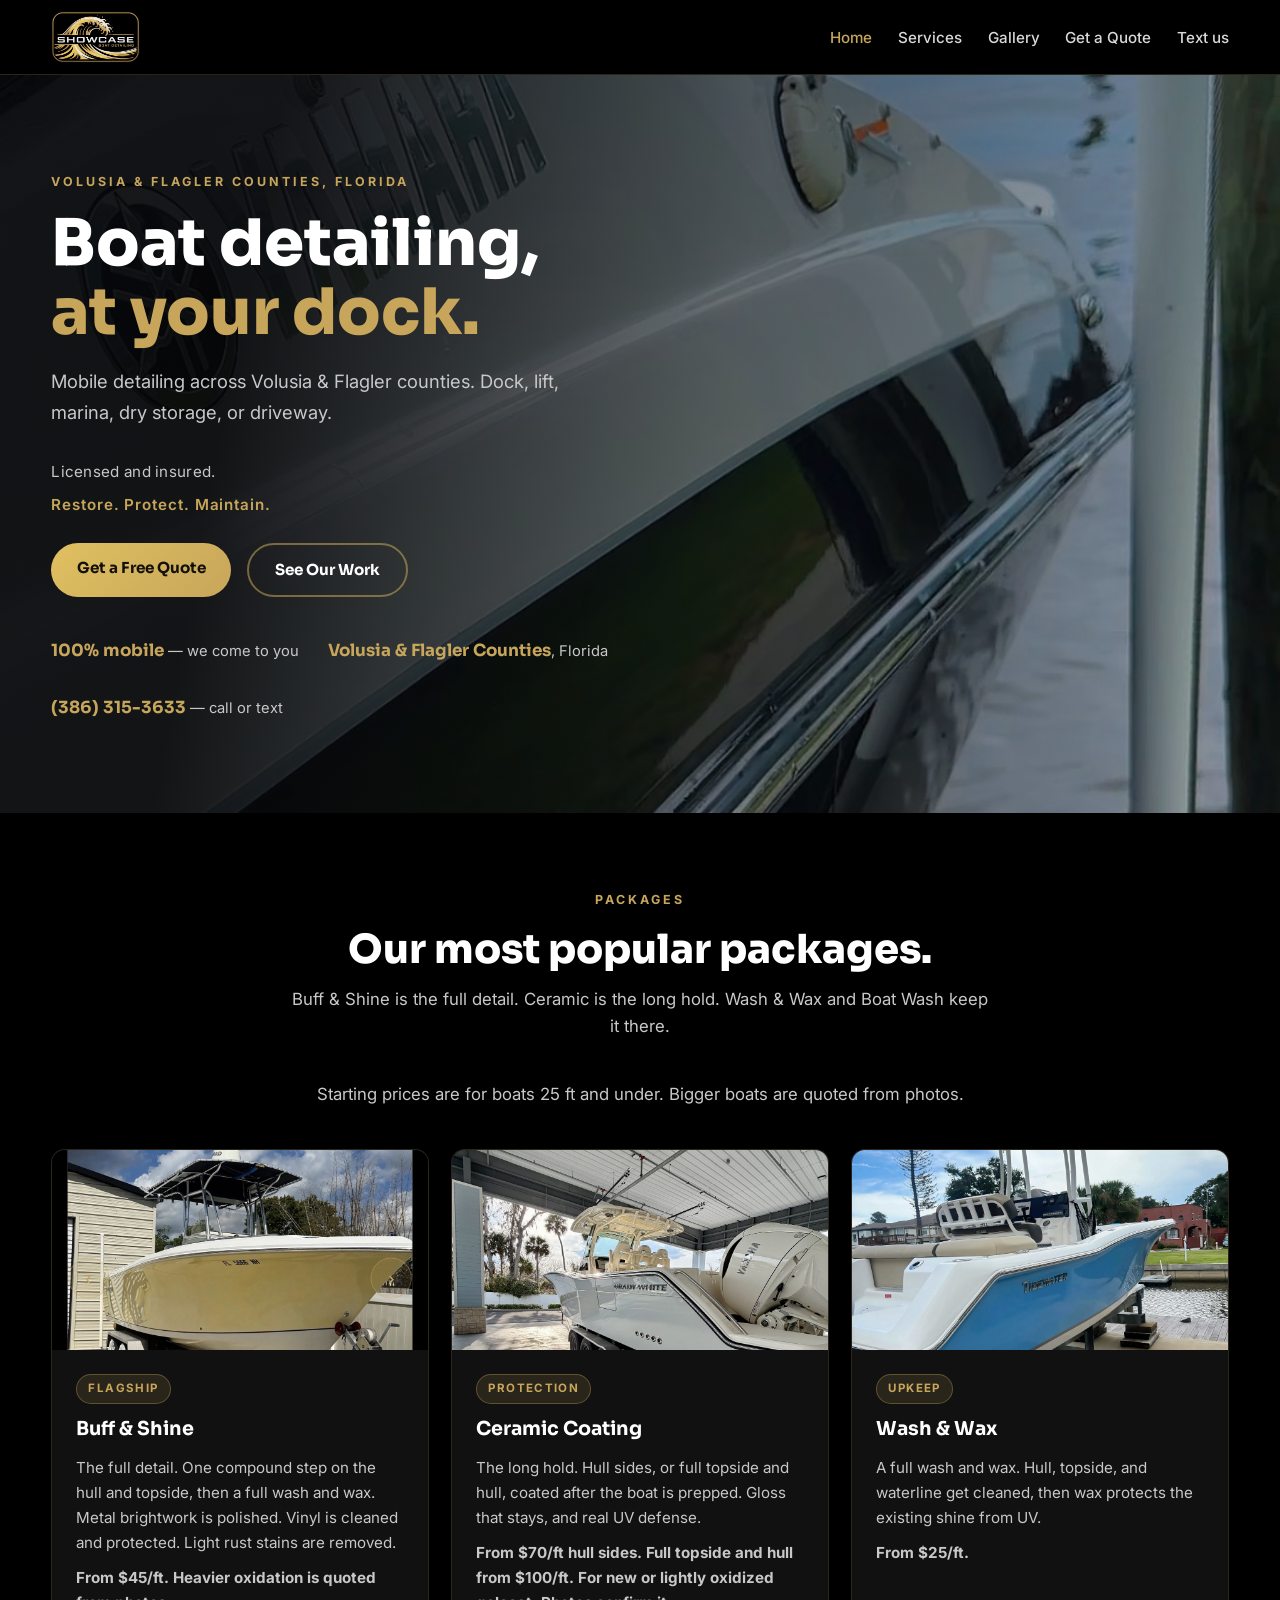
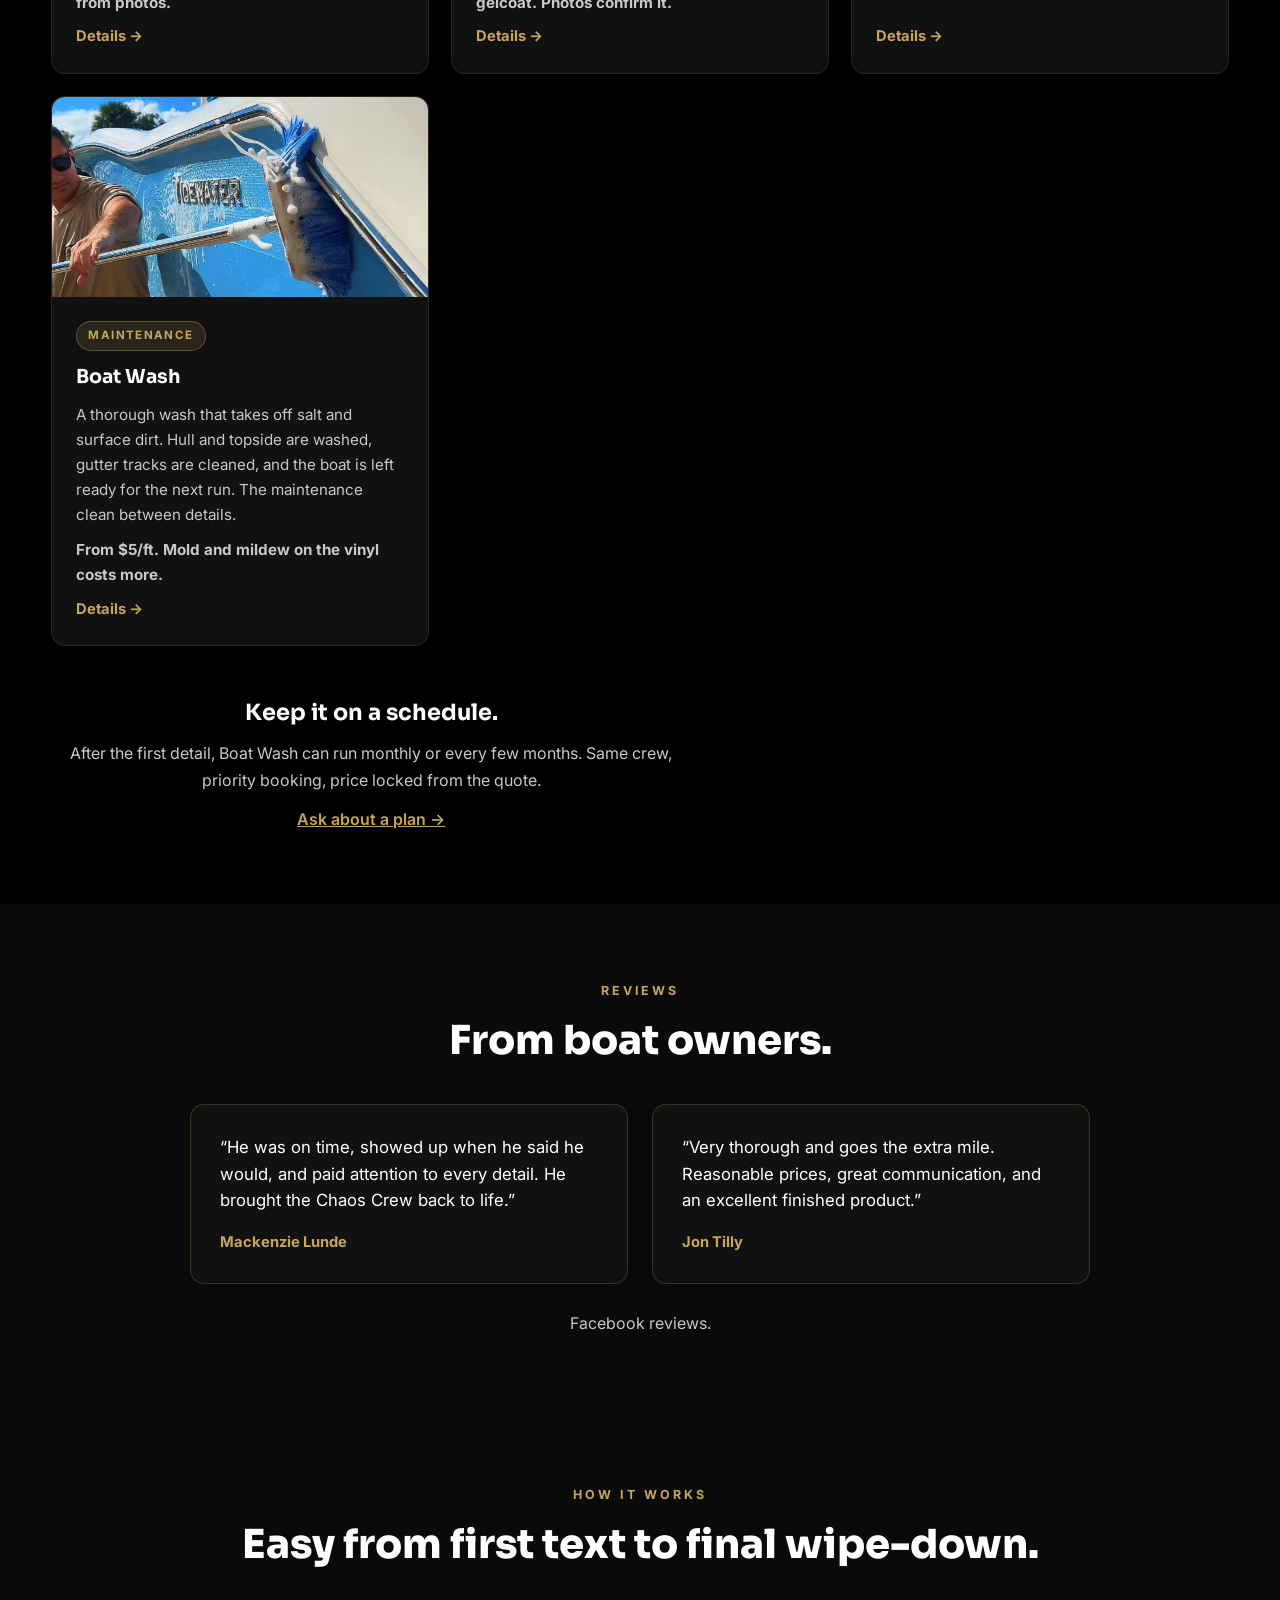
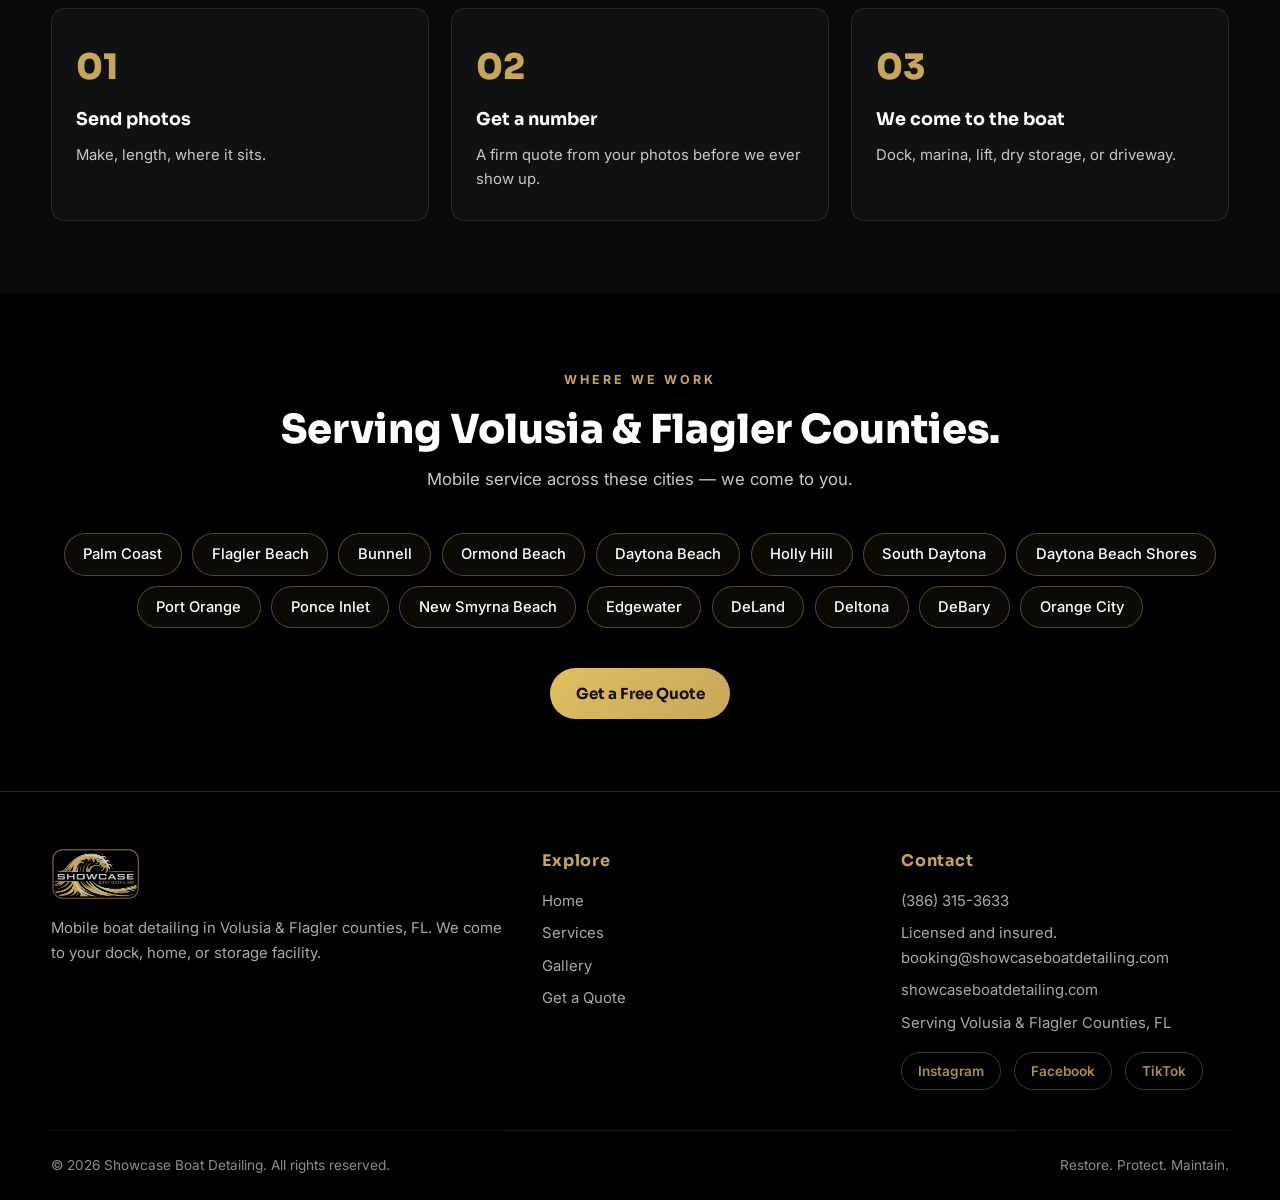
==== commit 1fe4aff3: "Add Flagler County to service area" ====
--- a/index.html
+++ b/index.html
@@ -3,21 +3,25 @@
 <head>
   <meta charset="UTF-8">
   <meta name="viewport" content="width=device-width, initial-scale=1.0">
-  <title>Showcase Boat Detailing | Mobile Boat Detailing in Volusia County</title>
-  <meta name="description" content="Boat detailing in Volusia County: wash and wax, oxidation removal and full details. Serving Daytona Beach, Port Orange and New Smyrna Beach.">
+  <title>Showcase Boat Detailing | Mobile Boat Detailing in Volusia &amp; Flagler Counties</title>
+  <meta name="description" content="Boat detailing in Volusia &amp; Flagler counties: wash and wax, oxidation removal and full details. Serving Daytona Beach, Port Orange and New Smyrna Beach.">
   <link rel="preconnect" href="https://fonts.googleapis.com">
   <link rel="preconnect" href="https://fonts.gstatic.com" crossorigin>
   <link href="https://fonts.googleapis.com/css2?family=Inter:wght@400;500;600;700&family=Sora:wght@600;700;800&display=swap" rel="stylesheet">
+  <link rel="icon" href="assets/favicon.ico" sizes="any">
+  <link rel="icon" type="image/png" sizes="32x32" href="assets/favicon-32x32.png">
+  <link rel="icon" type="image/png" sizes="16x16" href="assets/favicon-16x16.png">
+  <link rel="apple-touch-icon" href="assets/favicon-180.png">
   <link rel="stylesheet" href="styles.css">
   <link rel="canonical" href="https://showcaseboatdetailing.com/">
   <meta property="og:type" content="website">
-  <meta property="og:title" content="Showcase Boat Detailing | Mobile Boat Detailing in Volusia County">
-  <meta property="og:description" content="Boat detailing in Volusia County: wash and wax, oxidation removal and full details. Serving Daytona Beach, Port Orange and New Smyrna Beach.">
+  <meta property="og:title" content="Showcase Boat Detailing | Mobile Boat Detailing in Volusia &amp; Flagler Counties">
+  <meta property="og:description" content="Boat detailing in Volusia &amp; Flagler counties: wash and wax, oxidation removal and full details. Serving Daytona Beach, Port Orange and New Smyrna Beach.">
   <meta property="og:image" content="https://showcaseboatdetailing.com/assets/preview.jpg">
   <meta property="og:url" content="https://showcaseboatdetailing.com/">
   <meta name="twitter:card" content="summary_large_image">
-  <meta name="twitter:title" content="Showcase Boat Detailing | Mobile Boat Detailing in Volusia County">
-  <meta name="twitter:description" content="Boat detailing in Volusia County: wash and wax, oxidation removal and full details. Serving Daytona Beach, Port Orange and New Smyrna Beach.">
+  <meta name="twitter:title" content="Showcase Boat Detailing | Mobile Boat Detailing in Volusia &amp; Flagler Counties">
+  <meta name="twitter:description" content="Boat detailing in Volusia &amp; Flagler counties: wash and wax, oxidation removal and full details. Serving Daytona Beach, Port Orange and New Smyrna Beach.">
   <meta name="twitter:image" content="https://showcaseboatdetailing.com/assets/preview.jpg">
 <script type="application/ld+json">
 {
@@ -27,7 +31,7 @@
   "url": "https://showcaseboatdetailing.com/",
   "telephone": "386-315-3633",
   "email": "booking@showcaseboatdetailing.com",
-  "areaServed": "Volusia County",
+  "areaServed": "Volusia and Flagler Counties",
   "makesOffer": [
     {"@type": "Offer", "itemOffered": {"@type": "Service", "name": "Buff & Shine"}},
     {"@type": "Offer", "itemOffered": {"@type": "Service", "name": "Wash & Wax"}},
@@ -59,12 +63,12 @@
 </header>
 
 <section class="hero">
-  <div class="hero-bg" role="img" aria-label="Yamaha boat bow after detailing, Showcase Boat Detailing, Volusia County" style="background-image: url('assets/hero-yamaha.jpg'); background-position: center 35%;"></div>
+  <div class="hero-bg" role="img" aria-label="Yamaha boat bow after detailing, Showcase Boat Detailing, Volusia &amp; Flagler counties" style="background-image: url('assets/hero-yamaha.jpg'); background-position: center 35%;"></div>
   <div class="wrap">
     <div class="hero-inner">
-      <span class="kicker">Volusia County, Florida</span>
+      <span class="kicker">Volusia &amp; Flagler Counties, Florida</span>
       <h1>Boat detailing,<br><span class="gold">at your dock.</span></h1>
-      <p class="lead">Mobile detailing across Volusia County. Dock, lift, marina, dry storage, or driveway.</p>
+      <p class="lead">Mobile detailing across Volusia &amp; Flagler counties. Dock, lift, marina, dry storage, or driveway.</p>
       <p class="hero-trust">Licensed and insured.</p>
       <p class="hero-trust" style="margin-top: -1.1rem; color: var(--gold); font-weight: 600; letter-spacing: 0.06em;">Restore. Protect. Maintain.</p>
       <div class="hero-cta">
@@ -73,7 +77,7 @@
       </div>
       <div class="hero-badges">
         <div><strong>100% mobile</strong> — we come to you</div>
-        <div><strong>Volusia County</strong>, Florida</div>
+        <div><strong>Volusia &amp; Flagler Counties</strong>, Florida</div>
         <div><strong>(386) 315-3633</strong> — call or text</div>
       </div>
     </div>
@@ -189,11 +193,13 @@
   <div class="wrap">
     <div class="center">
       <span class="kicker">Where we work</span>
-      <h2>Serving Volusia County.</h2>
+      <h2>Serving Volusia &amp; Flagler Counties.</h2>
       <p class="sub">Mobile service across these cities — we come to you.</p>
     </div>
     <div class="pills">
       <span class="pill">Palm Coast</span>
+      <span class="pill">Flagler Beach</span>
+      <span class="pill">Bunnell</span>
       <span class="pill">Ormond Beach</span>
       <span class="pill">Daytona Beach</span>
       <span class="pill">Holly Hill</span>
@@ -221,7 +227,7 @@
         <a class="brand" href="index.html" style="margin-bottom: 1rem;">
           <img class="brand-logo" src="assets/logo.jpg" alt="Showcase Boat Detailing logo">
         </a>
-        <p>Mobile boat detailing in Volusia County, FL. We come to your dock, home, or storage facility.</p>
+        <p>Mobile boat detailing in Volusia &amp; Flagler counties, FL. We come to your dock, home, or storage facility.</p>
       </div>
       <div>
         <h4>Explore</h4>
@@ -236,10 +242,10 @@
         <p>Licensed and insured.</p>
         <a href="mailto:booking@showcaseboatdetailing.com">booking@showcaseboatdetailing.com</a>
         <a href="https://showcaseboatdetailing.com">showcaseboatdetailing.com</a>
-        <p>Serving Volusia County, FL</p>
+        <p>Serving Volusia &amp; Flagler Counties, FL</p>
         <div class="social-row">
           <a href="https://instagram.com/showcaseboatdetailing" target="_blank" rel="noopener">Instagram</a>
-          <a href="https://facebook.com/showcasedetailing" target="_blank" rel="noopener">Facebook</a>
+          <a href="https://www.facebook.com/412445485289783" target="_blank" rel="noopener">Facebook</a>
           <a href="https://www.tiktok.com/@showcaseboatdetailing" target="_blank" rel="noopener">TikTok</a>
         </div>
       </div>
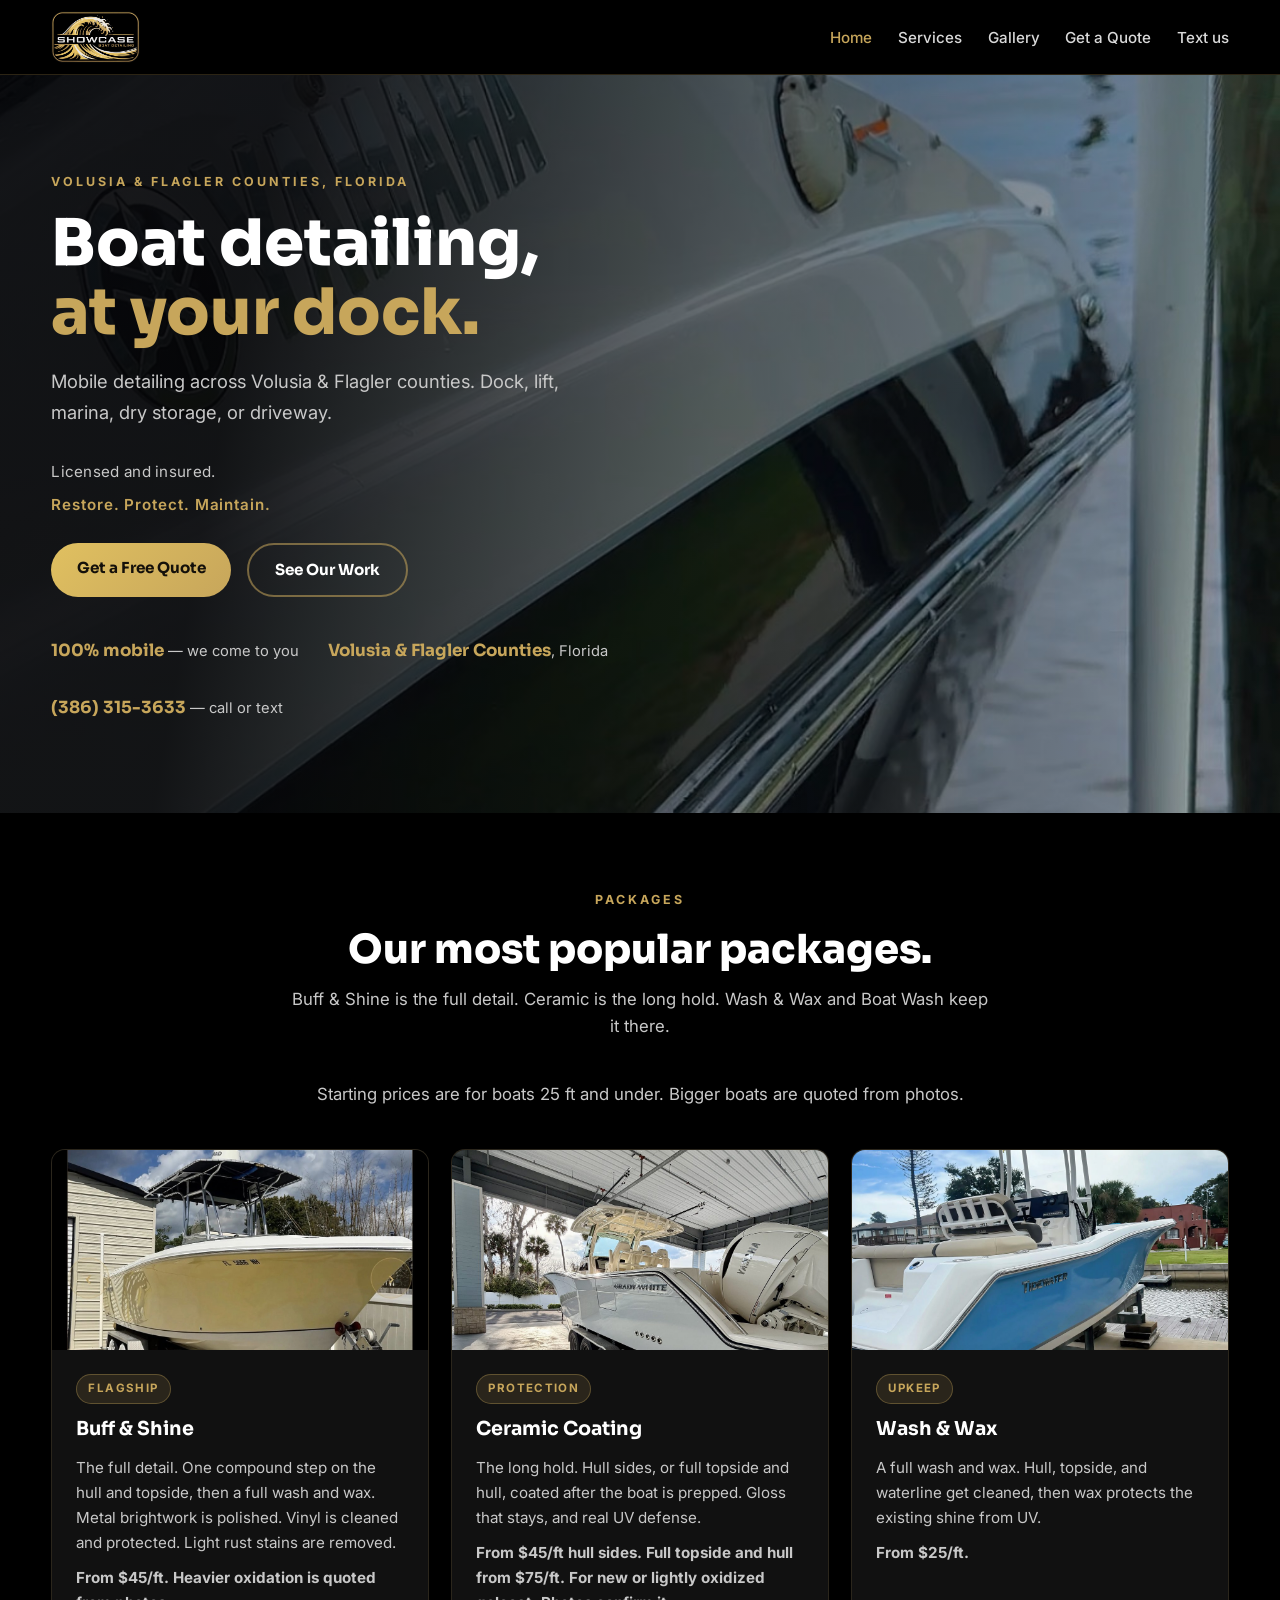
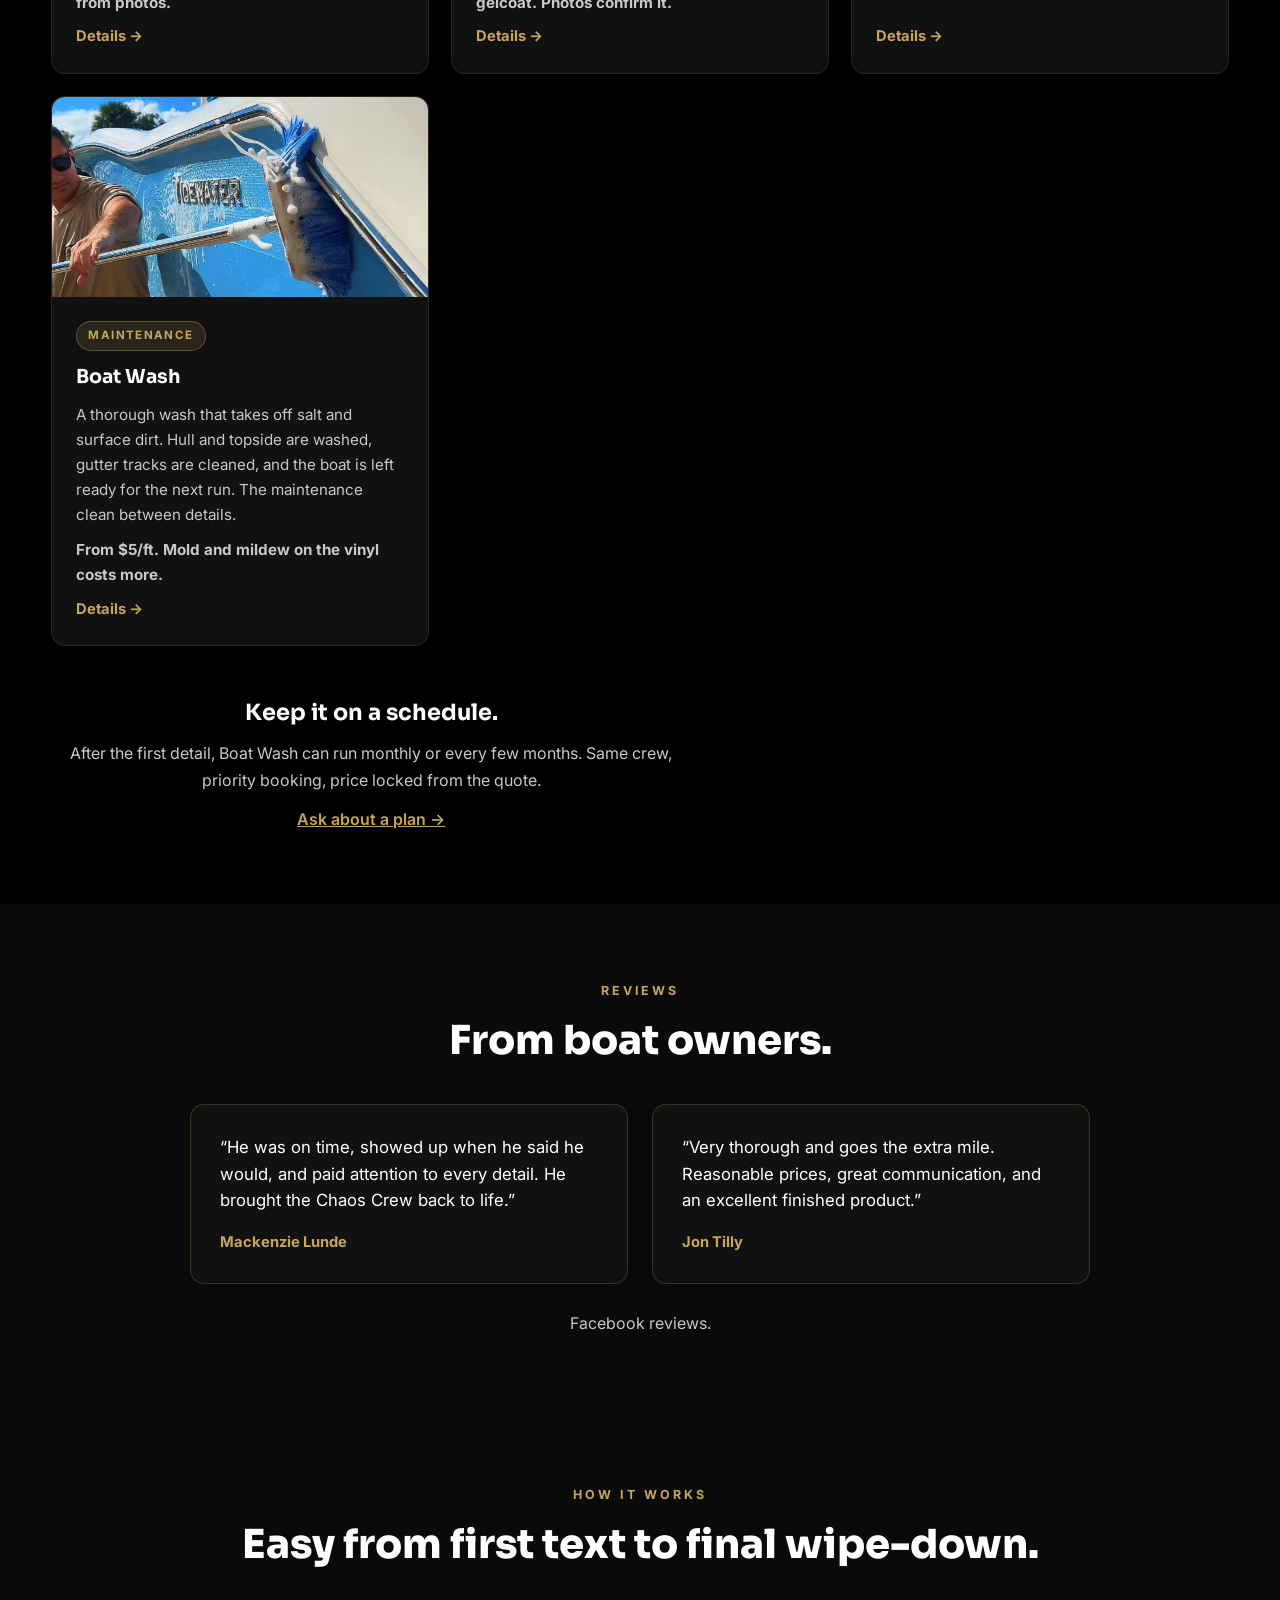
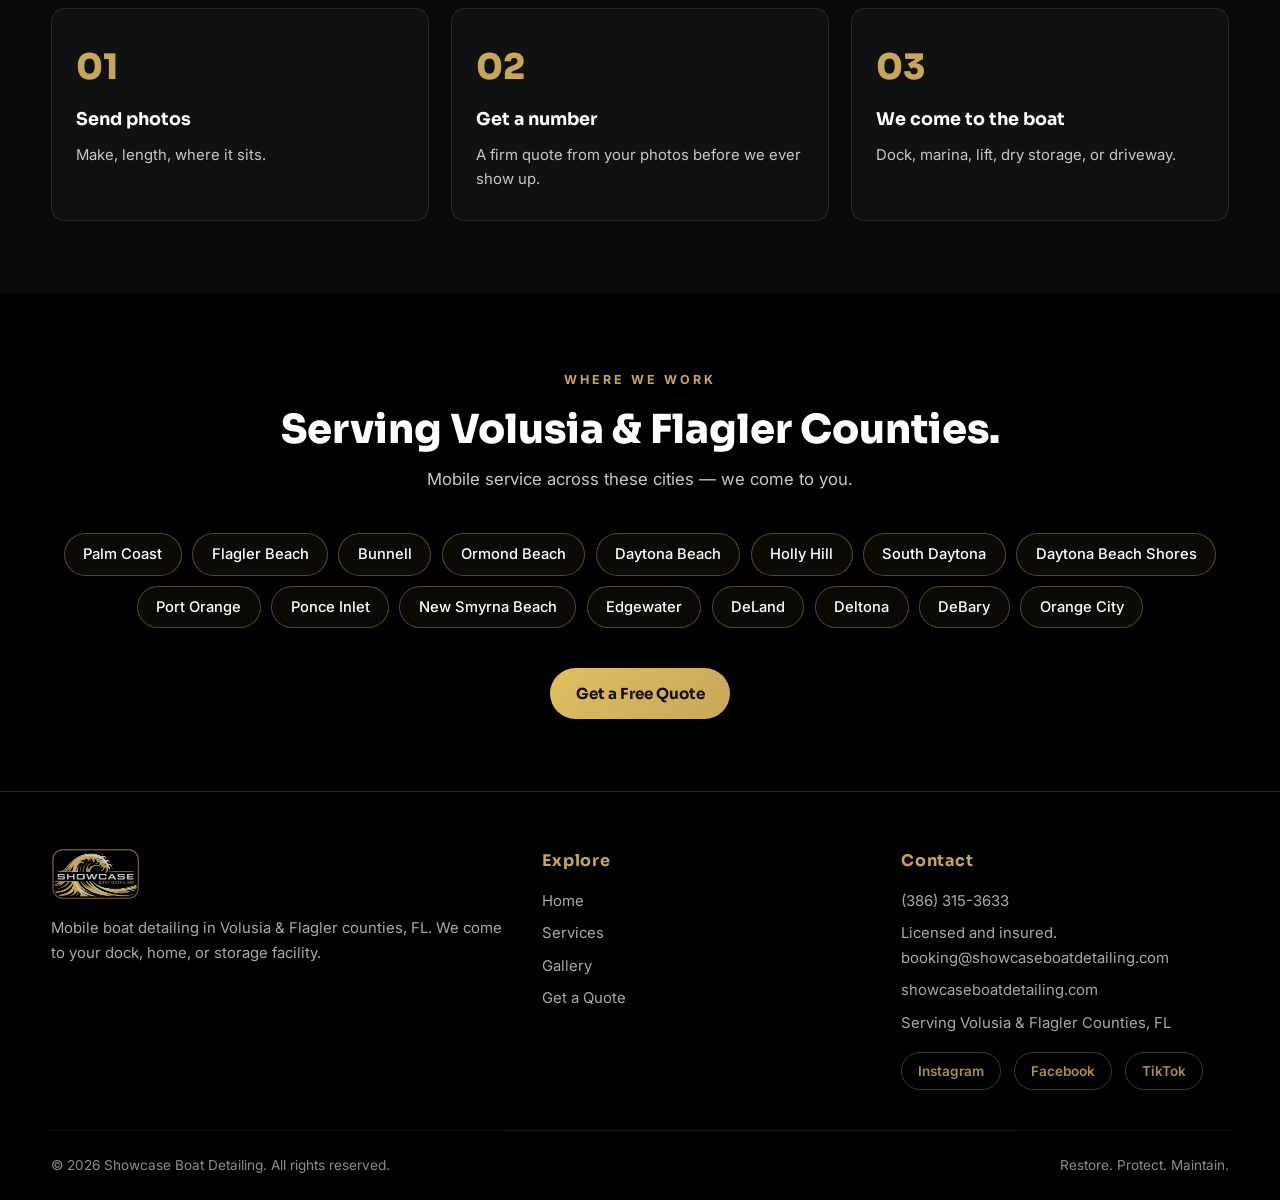
==== commit 5cb65e0c: "Update ceramic prices to $45/$75" ====
--- a/index.html
+++ b/index.html
@@ -109,7 +109,7 @@
           <span class="tag">Protection</span>
           <h3>Ceramic Coating</h3>
           <p>The long hold. Hull sides, or full topside and hull, coated after the boat is prepped. Gloss that stays, and real UV defense.</p>
-          <p class="card-rate">From $70/ft hull sides. Full topside and hull from $100/ft. For new or lightly oxidized gelcoat. Photos confirm it.</p>
+          <p class="card-rate">From $45/ft hull sides. Full topside and hull from $75/ft. For new or lightly oxidized gelcoat. Photos confirm it.</p>
           <a class="card-link" href="services.html#ceramic">Details →</a>
         </div>
       </article>
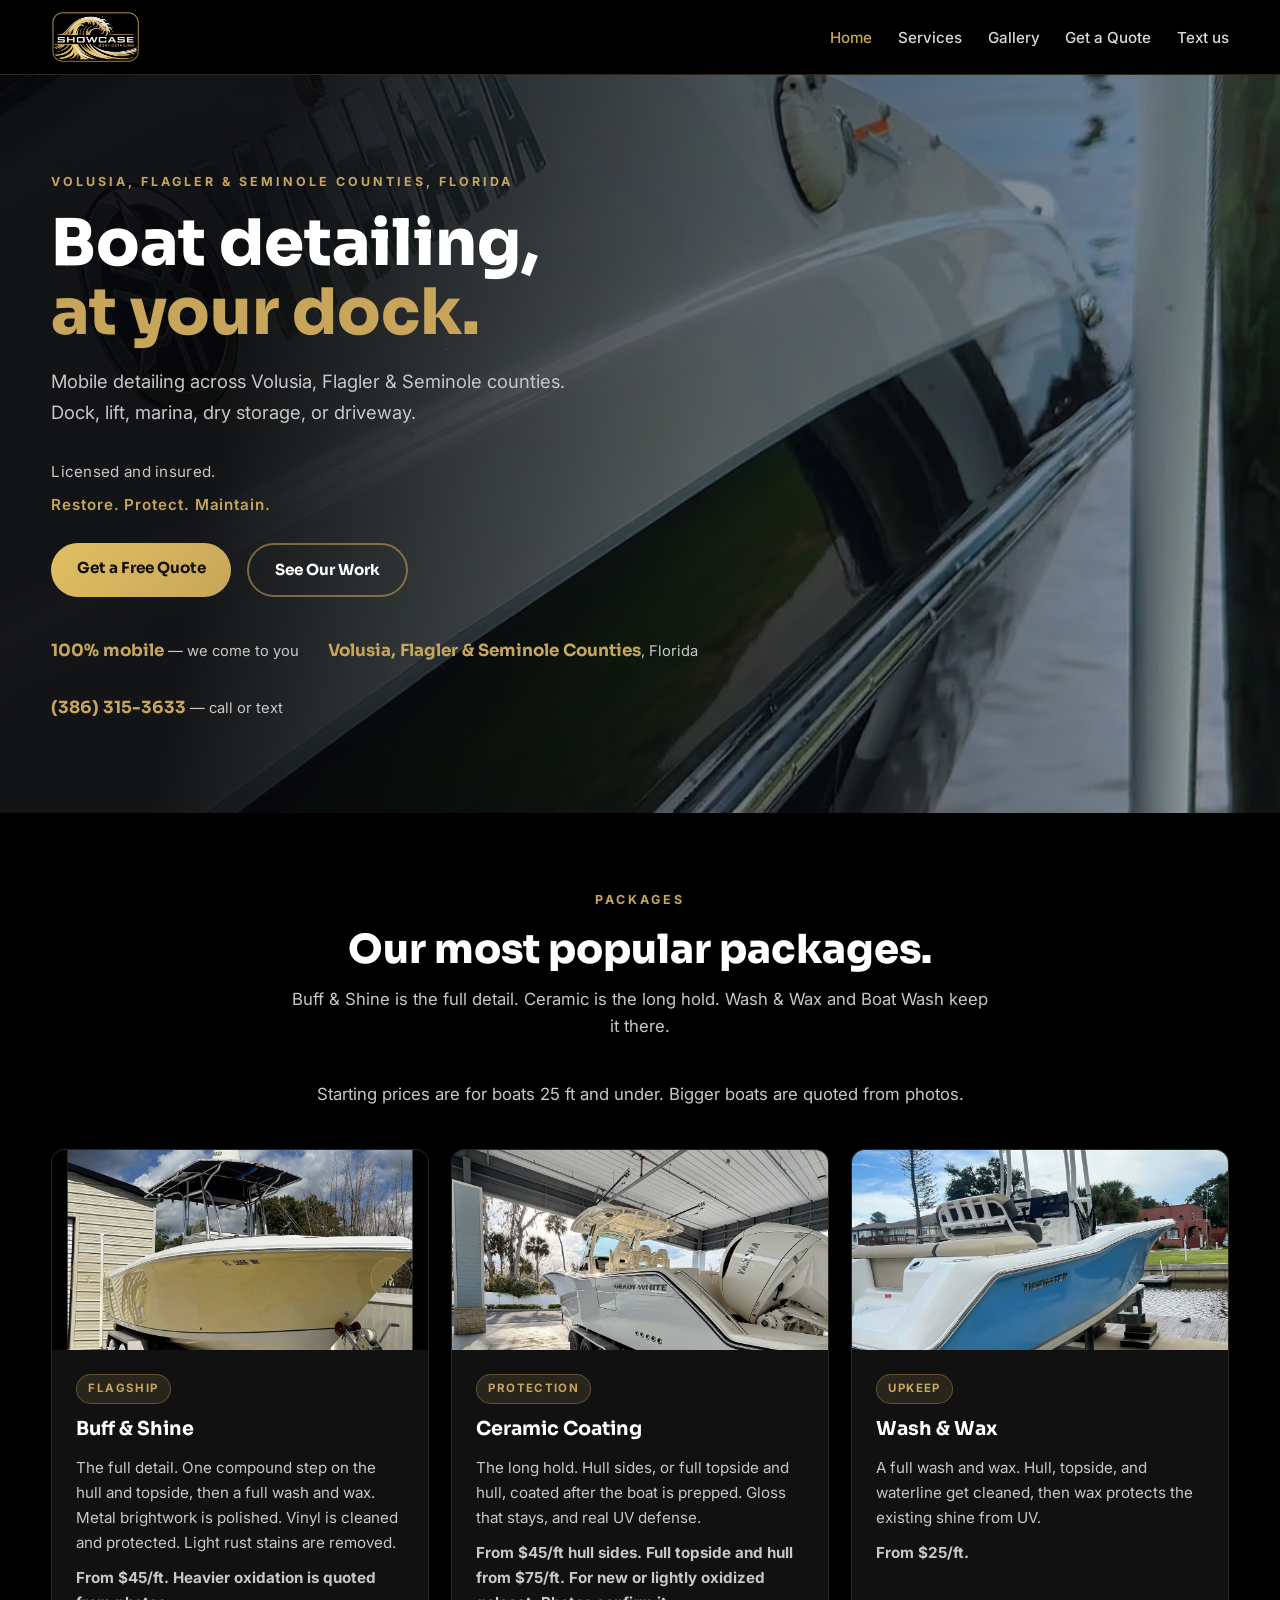
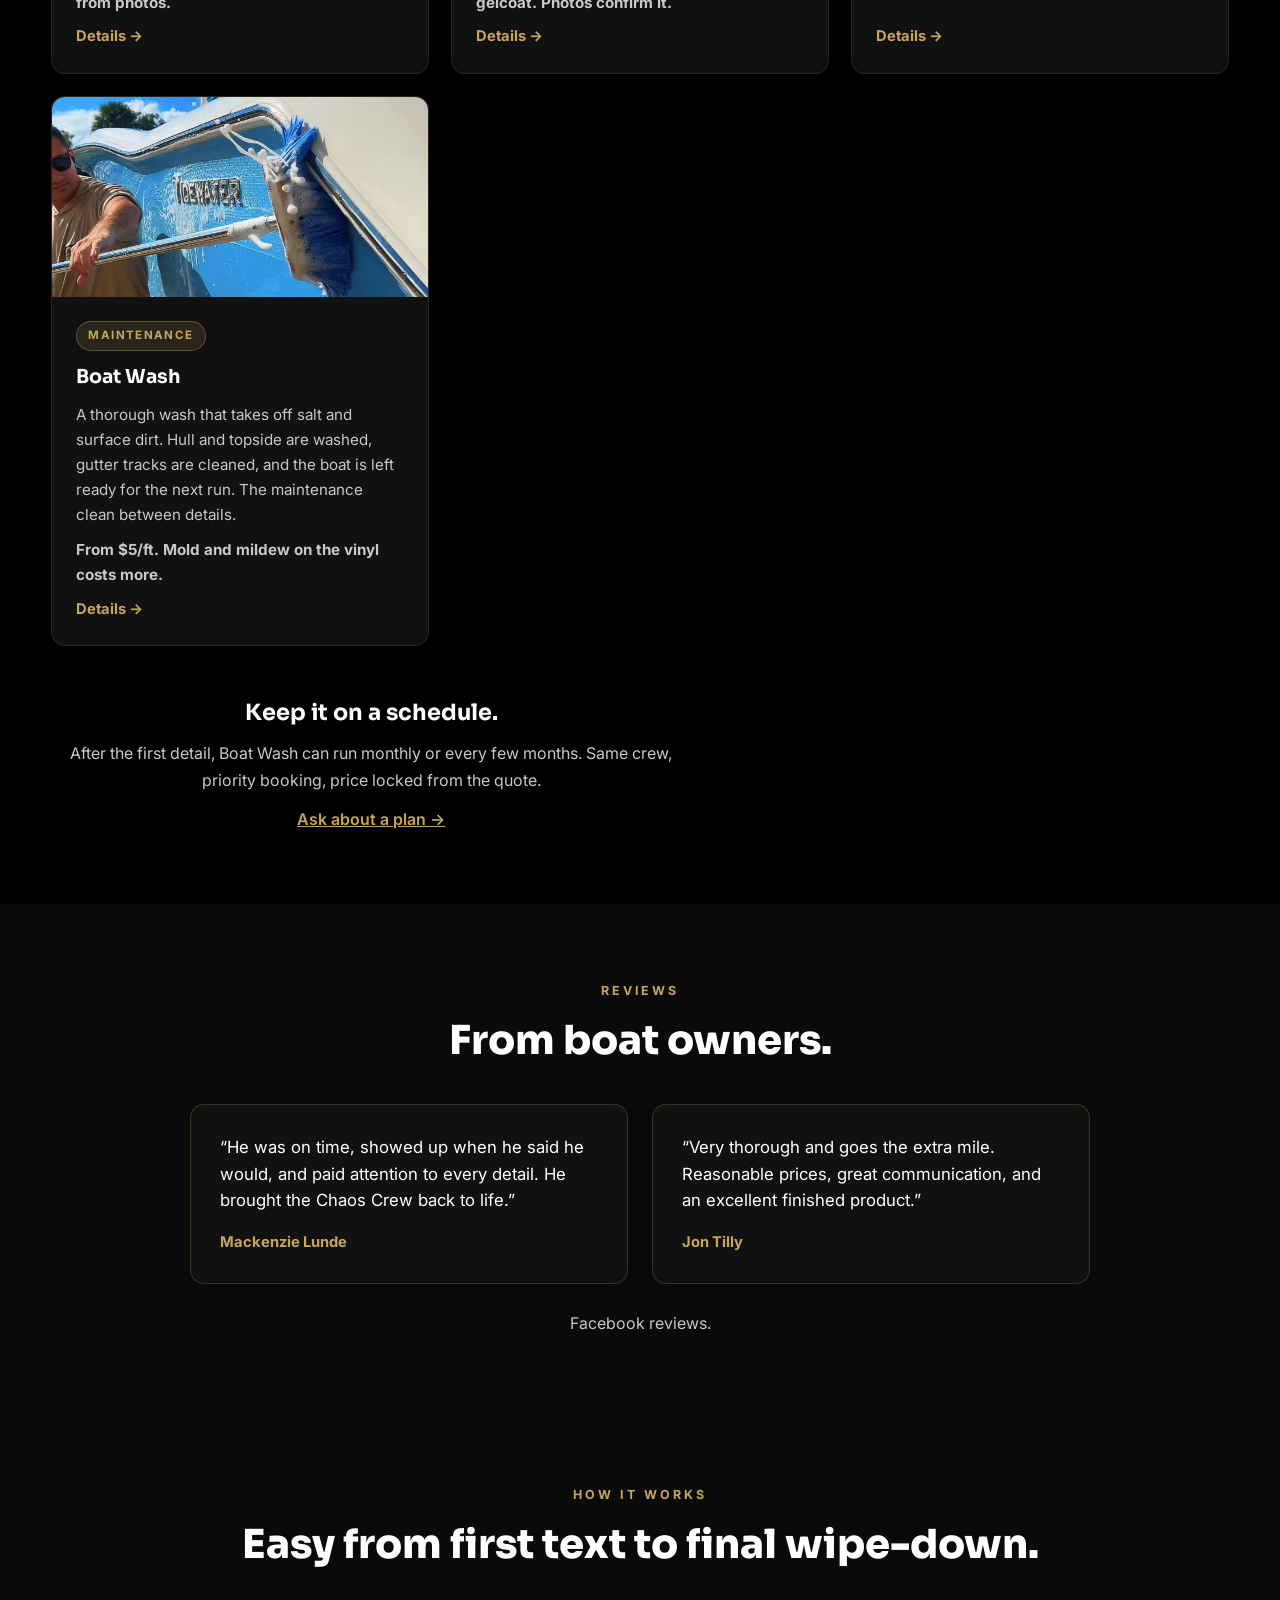
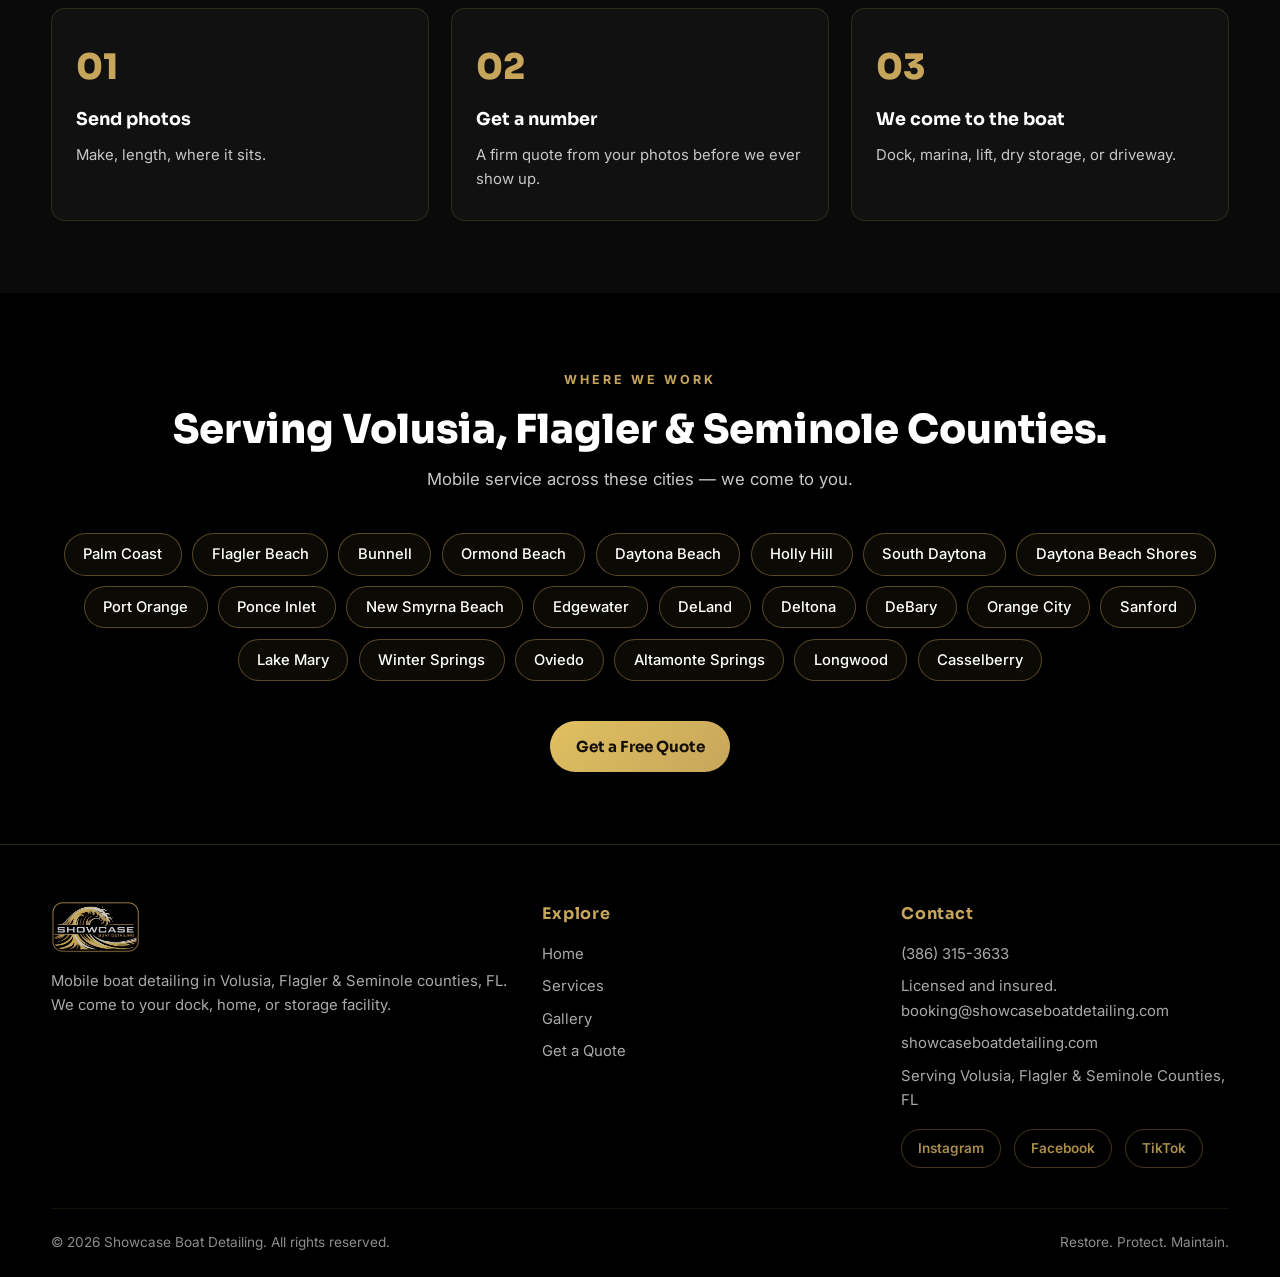
==== commit 9c160dac: "Add Seminole County to service area" ====
--- a/index.html
+++ b/index.html
@@ -3,8 +3,8 @@
 <head>
   <meta charset="UTF-8">
   <meta name="viewport" content="width=device-width, initial-scale=1.0">
-  <title>Showcase Boat Detailing | Mobile Boat Detailing in Volusia &amp; Flagler Counties</title>
-  <meta name="description" content="Boat detailing in Volusia &amp; Flagler counties: wash and wax, oxidation removal and full details. Serving Daytona Beach, Port Orange and New Smyrna Beach.">
+  <title>Showcase Boat Detailing | Mobile Boat Detailing in Volusia, Flagler &amp; Seminole Counties</title>
+  <meta name="description" content="Boat detailing in Volusia, Flagler &amp; Seminole counties: wash and wax, oxidation removal and full details. Serving Daytona Beach, Port Orange and New Smyrna Beach.">
   <link rel="preconnect" href="https://fonts.googleapis.com">
   <link rel="preconnect" href="https://fonts.gstatic.com" crossorigin>
   <link href="https://fonts.googleapis.com/css2?family=Inter:wght@400;500;600;700&family=Sora:wght@600;700;800&display=swap" rel="stylesheet">
@@ -15,13 +15,13 @@
   <link rel="stylesheet" href="styles.css">
   <link rel="canonical" href="https://showcaseboatdetailing.com/">
   <meta property="og:type" content="website">
-  <meta property="og:title" content="Showcase Boat Detailing | Mobile Boat Detailing in Volusia &amp; Flagler Counties">
-  <meta property="og:description" content="Boat detailing in Volusia &amp; Flagler counties: wash and wax, oxidation removal and full details. Serving Daytona Beach, Port Orange and New Smyrna Beach.">
+  <meta property="og:title" content="Showcase Boat Detailing | Mobile Boat Detailing in Volusia, Flagler &amp; Seminole Counties">
+  <meta property="og:description" content="Boat detailing in Volusia, Flagler &amp; Seminole counties: wash and wax, oxidation removal and full details. Serving Daytona Beach, Port Orange and New Smyrna Beach.">
   <meta property="og:image" content="https://showcaseboatdetailing.com/assets/preview.jpg">
   <meta property="og:url" content="https://showcaseboatdetailing.com/">
   <meta name="twitter:card" content="summary_large_image">
-  <meta name="twitter:title" content="Showcase Boat Detailing | Mobile Boat Detailing in Volusia &amp; Flagler Counties">
-  <meta name="twitter:description" content="Boat detailing in Volusia &amp; Flagler counties: wash and wax, oxidation removal and full details. Serving Daytona Beach, Port Orange and New Smyrna Beach.">
+  <meta name="twitter:title" content="Showcase Boat Detailing | Mobile Boat Detailing in Volusia, Flagler &amp; Seminole Counties">
+  <meta name="twitter:description" content="Boat detailing in Volusia, Flagler &amp; Seminole counties: wash and wax, oxidation removal and full details. Serving Daytona Beach, Port Orange and New Smyrna Beach.">
   <meta name="twitter:image" content="https://showcaseboatdetailing.com/assets/preview.jpg">
 <script type="application/ld+json">
 {
@@ -31,7 +31,7 @@
   "url": "https://showcaseboatdetailing.com/",
   "telephone": "386-315-3633",
   "email": "booking@showcaseboatdetailing.com",
-  "areaServed": "Volusia and Flagler Counties",
+  "areaServed": "Volusia, Flagler and Seminole Counties",
   "makesOffer": [
     {"@type": "Offer", "itemOffered": {"@type": "Service", "name": "Buff & Shine"}},
     {"@type": "Offer", "itemOffered": {"@type": "Service", "name": "Wash & Wax"}},
@@ -63,12 +63,12 @@
 </header>
 
 <section class="hero">
-  <div class="hero-bg" role="img" aria-label="Yamaha boat bow after detailing, Showcase Boat Detailing, Volusia &amp; Flagler counties" style="background-image: url('assets/hero-yamaha.jpg'); background-position: center 35%;"></div>
+  <div class="hero-bg" role="img" aria-label="Yamaha boat bow after detailing, Showcase Boat Detailing, Volusia, Flagler &amp; Seminole counties" style="background-image: url('assets/hero-yamaha.jpg'); background-position: center 35%;"></div>
   <div class="wrap">
     <div class="hero-inner">
-      <span class="kicker">Volusia &amp; Flagler Counties, Florida</span>
+      <span class="kicker">Volusia, Flagler &amp; Seminole Counties, Florida</span>
       <h1>Boat detailing,<br><span class="gold">at your dock.</span></h1>
-      <p class="lead">Mobile detailing across Volusia &amp; Flagler counties. Dock, lift, marina, dry storage, or driveway.</p>
+      <p class="lead">Mobile detailing across Volusia, Flagler &amp; Seminole counties. Dock, lift, marina, dry storage, or driveway.</p>
       <p class="hero-trust">Licensed and insured.</p>
       <p class="hero-trust" style="margin-top: -1.1rem; color: var(--gold); font-weight: 600; letter-spacing: 0.06em;">Restore. Protect. Maintain.</p>
       <div class="hero-cta">
@@ -77,7 +77,7 @@
       </div>
       <div class="hero-badges">
         <div><strong>100% mobile</strong> — we come to you</div>
-        <div><strong>Volusia &amp; Flagler Counties</strong>, Florida</div>
+        <div><strong>Volusia, Flagler &amp; Seminole Counties</strong>, Florida</div>
         <div><strong>(386) 315-3633</strong> — call or text</div>
       </div>
     </div>
@@ -193,7 +193,7 @@
   <div class="wrap">
     <div class="center">
       <span class="kicker">Where we work</span>
-      <h2>Serving Volusia &amp; Flagler Counties.</h2>
+      <h2>Serving Volusia, Flagler &amp; Seminole Counties.</h2>
       <p class="sub">Mobile service across these cities — we come to you.</p>
     </div>
     <div class="pills">
@@ -213,6 +213,13 @@
       <span class="pill">Deltona</span>
       <span class="pill">DeBary</span>
       <span class="pill">Orange City</span>
+      <span class="pill">Sanford</span>
+      <span class="pill">Lake Mary</span>
+      <span class="pill">Winter Springs</span>
+      <span class="pill">Oviedo</span>
+      <span class="pill">Altamonte Springs</span>
+      <span class="pill">Longwood</span>
+      <span class="pill">Casselberry</span>
     </div>
     <p class="center" style="margin-top: 2.5rem;"><a class="btn" href="quote.html">Get a Free Quote</a></p>
   </div>
@@ -227,7 +234,7 @@
         <a class="brand" href="index.html" style="margin-bottom: 1rem;">
           <img class="brand-logo" src="assets/logo.jpg" alt="Showcase Boat Detailing logo">
         </a>
-        <p>Mobile boat detailing in Volusia &amp; Flagler counties, FL. We come to your dock, home, or storage facility.</p>
+        <p>Mobile boat detailing in Volusia, Flagler &amp; Seminole counties, FL. We come to your dock, home, or storage facility.</p>
       </div>
       <div>
         <h4>Explore</h4>
@@ -242,7 +249,7 @@
         <p>Licensed and insured.</p>
         <a href="mailto:booking@showcaseboatdetailing.com">booking@showcaseboatdetailing.com</a>
         <a href="https://showcaseboatdetailing.com">showcaseboatdetailing.com</a>
-        <p>Serving Volusia &amp; Flagler Counties, FL</p>
+        <p>Serving Volusia, Flagler &amp; Seminole Counties, FL</p>
         <div class="social-row">
           <a href="https://instagram.com/showcaseboatdetailing" target="_blank" rel="noopener">Instagram</a>
           <a href="https://www.facebook.com/412445485289783" target="_blank" rel="noopener">Facebook</a>
